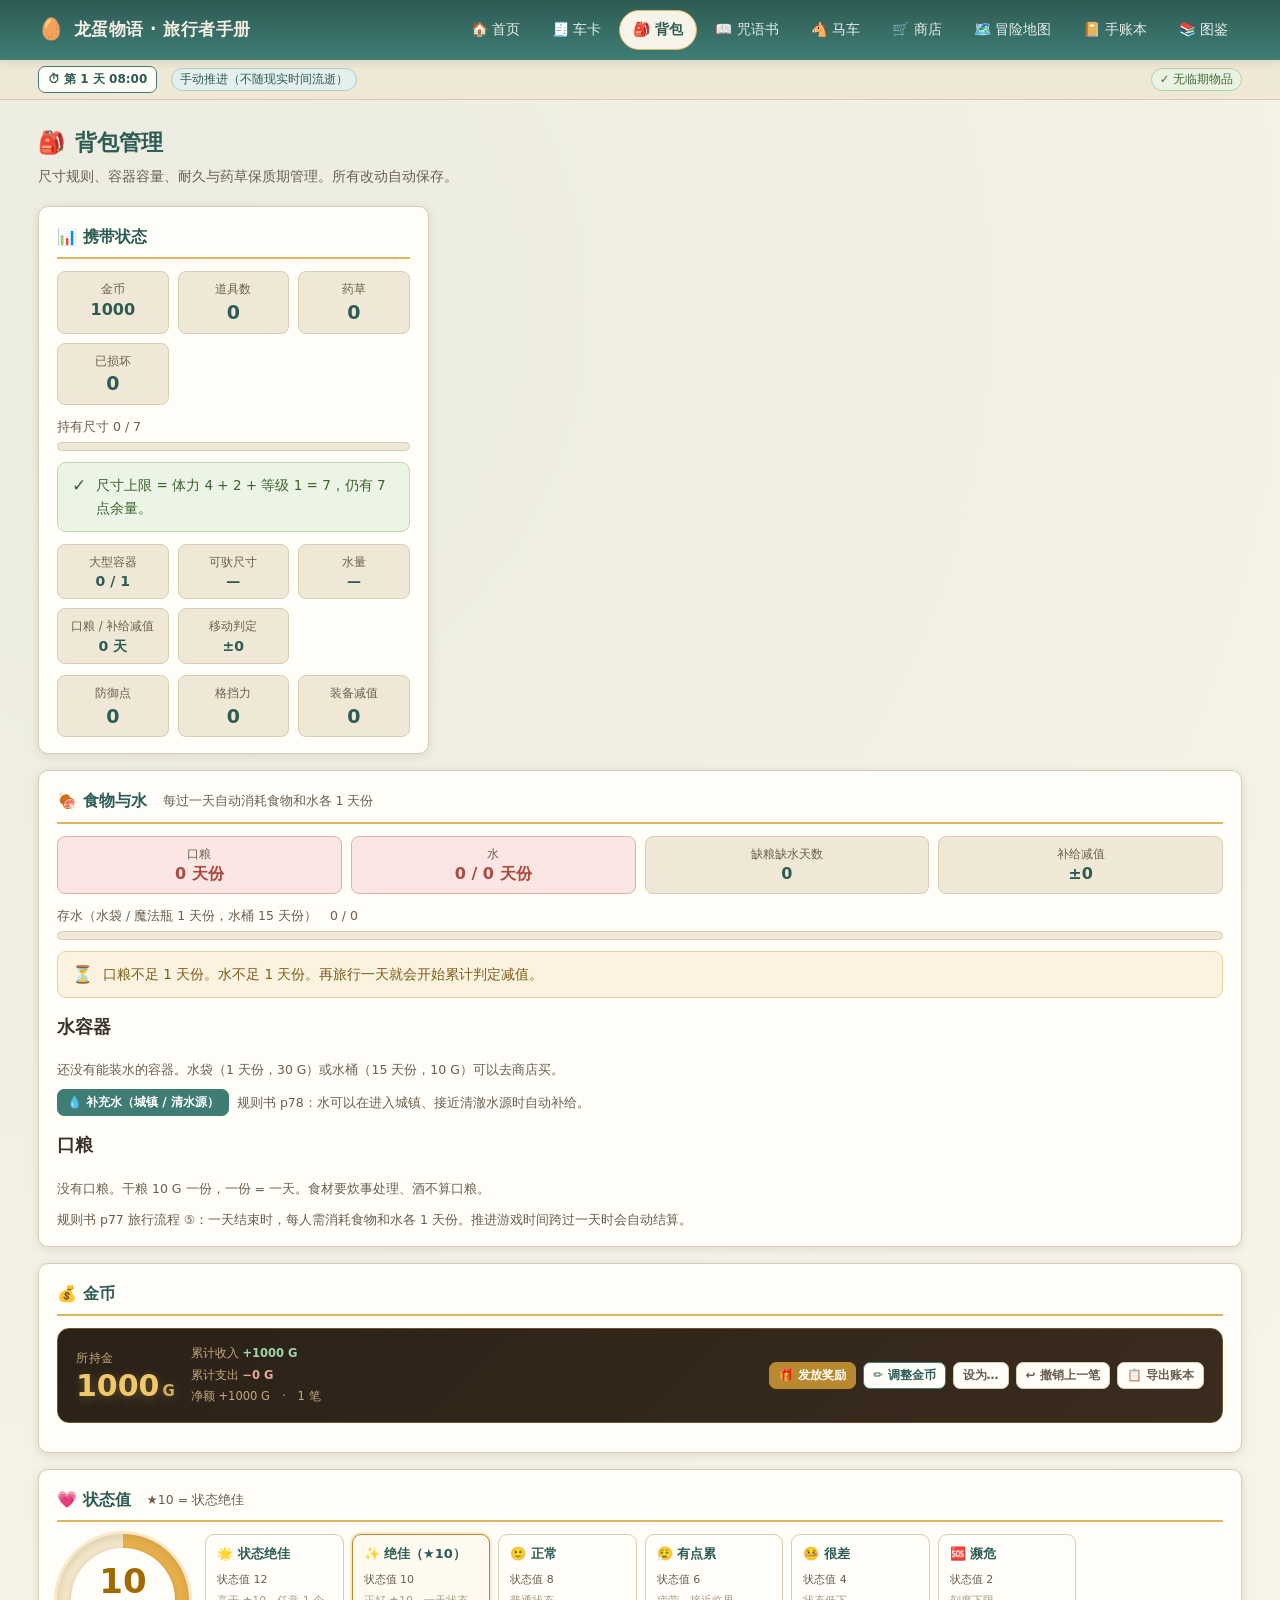
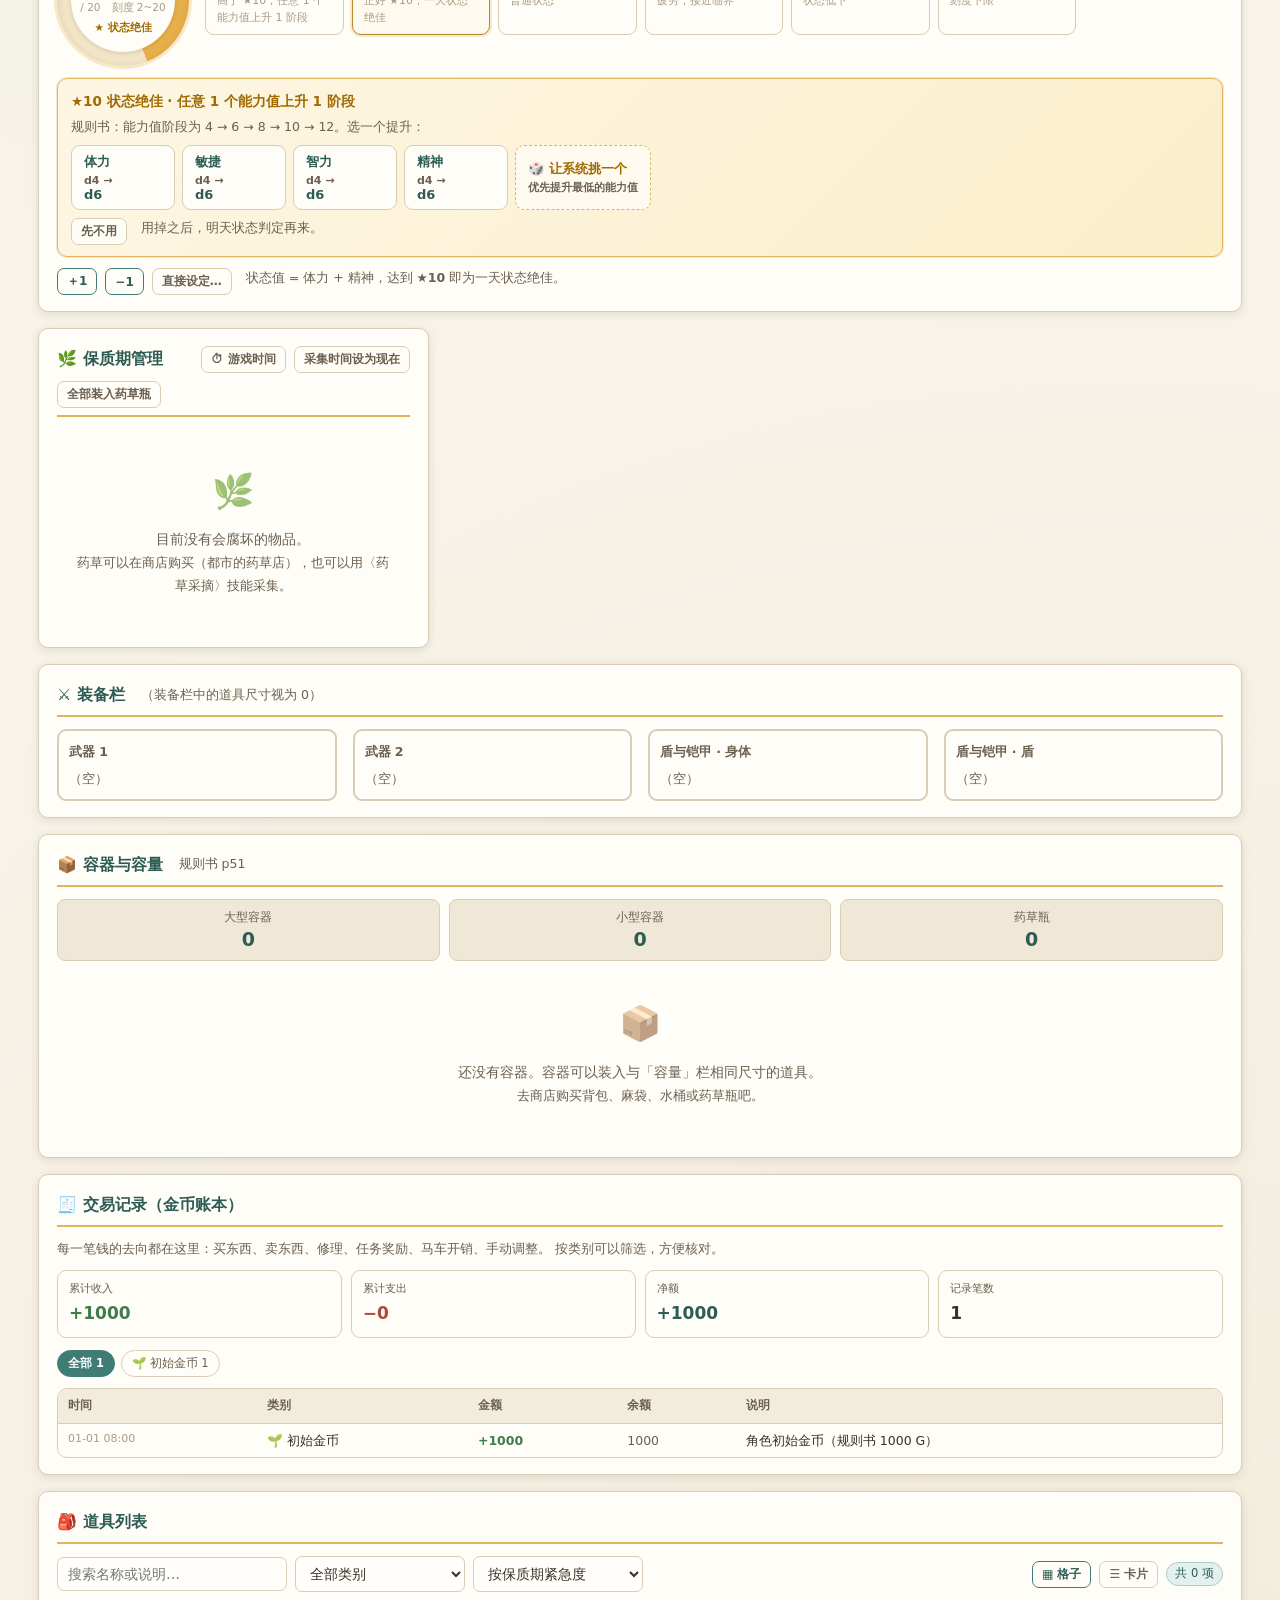
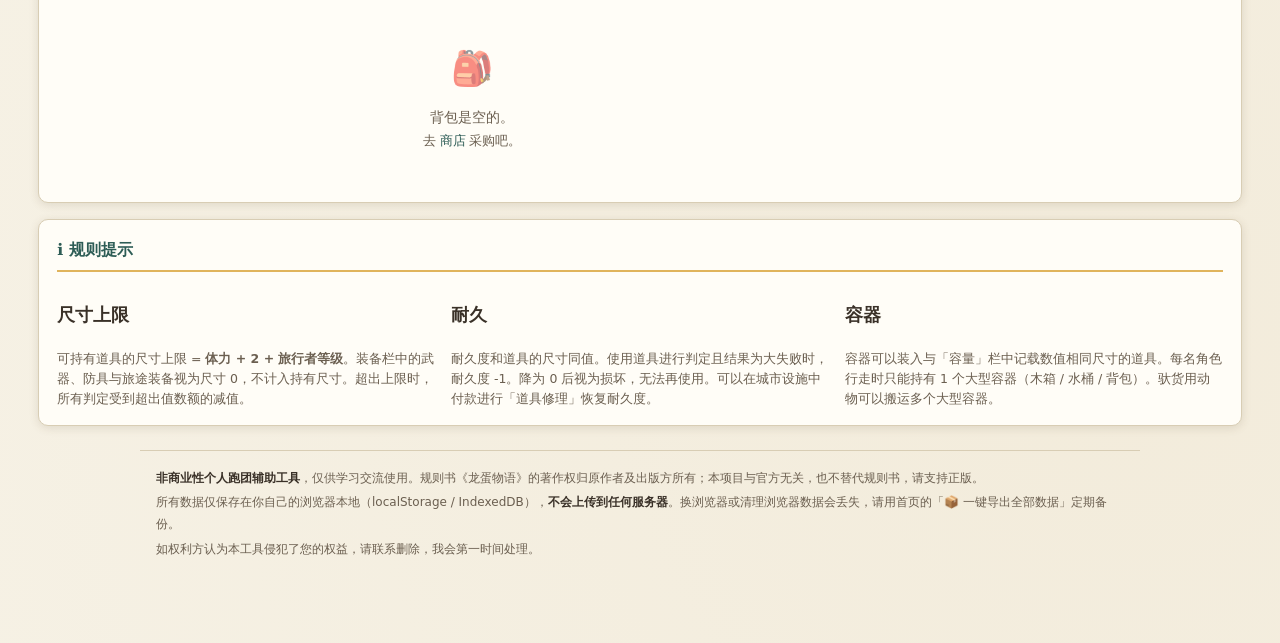
==== bag.html @ a05e916f "首次发布：龙蛋物语 · 旅行者手册" ====
<!DOCTYPE html>
<html lang="zh-CN">
<head>
<meta charset="UTF-8">
<meta name="viewport" content="width=device-width,initial-scale=1">
<title>背包 · 龙蛋物语</title>
<link rel="stylesheet" href="css/style.css?v=580ae04d">
</head>
<body>
<div class="wrap">
  <div class="page-title"><span>🎒</span>背包管理</div>
  <div class="page-sub">尺寸规则、容器容量、耐久与药草保质期管理。所有改动自动保存。</div>

  <div id="expiryBanner"></div>

  <div class="grid c2">
    <div class="card">
      <h2>📊 携带状态</h2>
      <div id="carryBox"></div>
    </div>

    <!-- 食物与水（每日消耗 · 规则书 p77 / p78） -->
    <div class="card" style="grid-column:1/-1">
      <h2>🍖 食物与水<span class="hint" style="font-weight:400;margin-left:8px">每过一天自动消耗食物和水各 1 天份</span></h2>
      <div id="supplyBox"></div>
    </div>

    <div class="card" style="grid-column:1/-1">
      <h2>💰 金币</h2>
      <div id="moneyHero"></div>
    </div>

    <div class="card" style="grid-column:1/-1">
      <h2>💗 状态值<span class="hint" style="font-weight:400;margin-left:8px">★10 = 状态绝佳</span></h2>
      <div id="statusPanel"></div>
    </div>

    <div class="card">
    <h2>🌿 保质期管理
      <button class="sm ghost" id="btnOpenClock" style="margin-left:auto">⏱ 游戏时间</button>
      <button class="sm ghost" id="btnCollectedNow">采集时间设为现在</button>
      <button class="sm ghost" id="btnPutAllBottle">全部装入药草瓶</button></h2>
    <div id="expiryTable"></div>
    </div>
  </div>

  <!-- 装备栏 -->
  <div class="card" style="margin-top:16px">
    <h2>⚔️ 装备栏<span class="hint" style="font-weight:400;margin-left:8px">（装备栏中的道具尺寸视为 0）</span></h2>
    <div class="grid c4" id="equipSlots"></div>
  </div>

  <!-- 容器 -->
  <div class="card" style="margin-top:16px">
    <h2>📦 容器与容量<span class="hint" style="font-weight:400;margin-left:8px">规则书 p51</span></h2>
    <div id="containerSummary"></div>
    <div id="containerBox"></div>
  </div>

  <!-- 驮货动物 -->
  <div class="card" style="margin-top:16px;display:none" id="animalCard">
    <h2>🐴 驮货动物<span class="hint" style="font-weight:400;margin-left:8px">可以帮你搬多个大型容器</span></h2>
    <div id="animalBox"></div>
  </div>

  <!-- 散装道具 -->
  <div class="card" style="margin-top:16px" id="looseCard">
    <h2>🧺 未入容器的散装道具<span class="hint" style="font-weight:400;margin-left:8px">直接计入持有尺寸</span></h2>
    <div id="looseBox"></div>
  </div>

  <!-- 背包 -->
      <div class="card" style="margin-top:16px">
      <h2>🧾 交易记录（金币账本）</h2>
      <div class="hint" style="margin-bottom:11px">
        每一笔钱的去向都在这里：买东西、卖东西、修理、任务奖励、马车开销、手动调整。
        按类别可以筛选，方便核对。
      </div>
      <div id="ledgerPanel"></div>
    </div>

<div class="card" style="margin-top:16px">
    <h2>🎒 道具列表</h2>
    <div class="filters">
      <input type="text" id="q" placeholder="搜索名称或说明…">
      <select id="cat"><option value="all">全部类别</option></select>
      <select id="sort">
        <option value="expiry">按保质期紧急度</option>
        <option value="cat">按类别</option>
        <option value="size">按尺寸</option>
        <option value="name">按名称</option>
        <option value="durability">按耐久</option>
      </select>
      <span style="margin-left:auto"></span>
      <button class="sm" data-view="grid">▦ 格子</button>
      <button class="sm ghost" data-view="cards">☰ 卡片</button>
      <span class="badge teal" id="countBadge">—</span>
    </div>
    <div class="baglayout">
        <div id="invList"></div>
        <div id="bagInsp"></div>
      </div>
  </div>

  <div class="card" style="margin-top:16px">
    <h2>ℹ️ 规则提示</h2>
    <div class="grid c3">
      <div><h3>尺寸上限</h3><div class="hint">可持有道具的尺寸上限 = <b>体力 + 2 + 旅行者等级</b>。装备栏中的武器、防具与旅途装备视为尺寸 0，不计入持有尺寸。超出上限时，所有判定受到超出值数额的减值。</div></div>
      <div><h3>耐久</h3><div class="hint">耐久度和道具的尺寸同值。使用道具进行判定且结果为大失败时，耐久度 -1。降为 0 后视为损坏，无法再使用。可以在城市设施中付款进行「道具修理」恢复耐久度。</div></div>
      <div><h3>容器</h3><div class="hint">容器可以装入与「容量」栏中记载数值相同尺寸的道具。每名角色行走时只能持有 1 个大型容器（木箱 / 水桶 / 背包）。驮货用动物可以搬运多个大型容器。</div></div>
    </div>
  </div>
  <!-- 页脚声明：非商业 · 仅供学习交流 · 版权归属原作者 -->
  <footer class="notice">
    <p><b>非商业性个人跑团辅助工具</b>，仅供学习交流使用。规则书《龙蛋物语》的著作权归原作者及出版方所有；本项目与官方无关，也不替代规则书，请支持正版。</p>
    <p>所有数据仅保存在你自己的浏览器本地（localStorage / IndexedDB），<b>不会上传到任何服务器</b>。换浏览器或清理浏览器数据会丢失，请用首页的「📦 一键导出全部数据」定期备份。</p>
    <p>如权利方认为本工具侵犯了您的权益，请联系删除，我会第一时间处理。</p>
  </footer>

</div>

<div class="toast" id="toast"></div>

<script src="js/data/items.js?v=b15018ab"></script>
<script src="js/data/rules.js?v=14425777"></script>
<script src="js/data/magic.js?v=4919a17f"></script>
<script src="js/core/state.js?v=1708a659"></script>
<script src="js/core/archive.js?v=a3f5c344"></script>
<script src="js/core/saves.js?v=8ff6ddee"></script>
<script src="js/core/inventory.js?v=530f63bb"></script>
<script src="js/core/ledger.js?v=776dfae5"></script>
<script src="js/core/ui.js?v=b8a639f8"></script>
<script src="js/core/character.js?v=84aded0e"></script>
<script>
DE.ui.bootPage({ after: function () {
  var c = DE.store.character;
  var $ = DE.ui.$;

  /* 类别下拉 */
  $("#cat").innerHTML = '<option value="all">全部类别</option>' +
    Object.keys(DE.CATEGORIES).map(function (k) {
      return '<option value="' + k + '">' + DE.CATEGORIES[k].label + "</option>";
    }).join("");

  /* 游戏时间：改成弹窗，不再占用页面版面 */
  $("#btnOpenClock").onclick = function () {
    DE.ui.openClockDialog(function () { renderAll(); });
  };

  /* 金币账本 + 状态值 */
  DE.ui.moneyHero($("#moneyHero"), c, function () { refreshMoney(); });
  DE.ui.ledgerPanel($("#ledgerPanel"), c, function () { refreshMoney(); });
  DE.ui.statusPanel($("#statusPanel"), c);
  function refreshMoney() {
    DE.ui.refreshLedgers();
    DE.ui.refreshMoneyHeroes();
    renderCarry();
  }
  $("#btnCollectedNow").onclick = function () {
    /* ⚠️ 必须用**游戏时间** —— 这一页的时间和保质期都按手动推进的游戏时钟算。
       以前这里写的是 new Date().toISOString()（现实时间），
       于是"设为现在"会把采集时间定在现实时刻，和游戏时钟差几百天，
       药草直接显示成过期/永不过期。 */
    var n = 0, now = DE.gameISO();
    c.inventory.forEach(function (x) {
      if (x.kind === "herb" && !x.containerId) { x.collectedISO = now; n++; }
    });
    DE.save(c);
    DE.ui.toast(n ? "已把 " + n + " 个未装瓶药草的采集时间设为「现在」（" +
      DE.clock.label() + "）。" : "没有未装瓶的药草。", n ? "ok" : "");
    renderAll();
  };
  $("#btnPutAllBottle").onclick = function () {
    var bottle = DE.hasHerbBottle(c);
    if (!bottle) { DE.ui.toast("你还没有〈药草瓶〉，请先去商店购买。", "err"); return; }
    var n = 0, msg = "";
    c.inventory.filter(function (x) { return x.kind === "herb" && !x.containerId; })
      .forEach(function (h) {
        var r = DE.putHerbInBottle(c, h, bottle);
        if (r.ok) n++; else msg = r.msg;
      });
    DE.save(c);
    DE.ui.toast(n ? "已把 " + n + " 个药草装入〈" + bottle.name + "〉。" : (msg || "没有可装入的药草。"), n ? "ok" : "err");
    renderAll();
  };

  /* ---------- 携带状态 ---------- */
  /* ---------- 携带状态 ---------- */
  function renderCarry() {
    var s = DE.char.summary(c);
    var st = DE.inventoryStats(c);
    var pct = Math.min(100, Math.round(s.sizeUsed / Math.max(1, s.sizeLimit) * 100));
    var groups = DE.containerGroups(c);
    var largeN = groups.large.length;
    var largeLimit = DE.largeContainerLimit(c);
    var carryCap = DE.carryCapacityOf(c);
    var waterDays = DE.waterDaysOf(c);
    var waterCap = DE.waterCapacityOf(c);
    var supply = DE.supplyState(c);
    var mp = DE.movePenalty(c);
    var largeText = (largeLimit === Infinity)
      ? largeN + " / ∞（驮货动物驮运）"
      : largeN + " / " + largeLimit;

    $("#carryBox").innerHTML =
      '<div class="statgrid">' +
        '<div class="stat"><div class="k">金币</div><div class="v" style="font-size:16px">' + c.money + "</div></div>" +
        '<div class="stat"><div class="k">道具数</div><div class="v">' + st.count + "</div></div>" +
        '<div class="stat"><div class="k">药草</div><div class="v">' + st.herbs + "</div></div>" +
        '<div class="stat' + (st.damaged ? " warn" : "") + '"><div class="k">已损坏</div><div class="v">' + st.damaged + "</div></div>" +
      "</div>" +

      '<div style="margin-top:12px"><div class="hint" style="margin-bottom:5px">持有尺寸 ' +
        s.sizeUsed + " / " + s.sizeLimit +
        (carryCap ? "（自身 " + s.sizeLimitBase + " ＋ 驮货动物 " + carryCap + "）" : "") +
        "</div>" +
        '<div class="bar' + (s.sizeOver ? " warn" : "") + '"><i style="width:' + pct + '%"></i></div></div>' +
      (s.sizeOver
        ? '<div class="alert red" style="margin-top:11px"><span class="ico">⚠️</span><div><b>已超出尺寸上限 ' +
          s.sizeOver + " 点</b>所有判定受到 -" + s.sizeOver + " 的减值。请卖掉或寄存一些道具。</div></div>"
        : '<div class="alert green" style="margin-top:11px"><span class="ico">✓</span><div>尺寸上限 = 体力 ' +
          c.abilities.str + " + 2 + 等级 " + c.level +
          (c.bonus.sizeLimit ? " + 特长 " + c.bonus.sizeLimit : "") +
          (carryCap ? " + 驮货动物 " + carryCap : "") + " = " + s.sizeLimit +
          "，仍有 " + (s.sizeLimit - s.sizeUsed) + " 点余量。</div></div>") +

      /* 容器规则状态（规则书 p51） */
      '<div class="statgrid" style="margin-top:11px">' +
        '<div class="stat' + (largeLimit !== Infinity && largeN >= largeLimit ? " warn" : "") +
          '"><div class="k">大型容器</div><div class="v" style="font-size:14px">' + largeText + "</div></div>" +
        '<div class="stat"><div class="k">可驮尺寸</div><div class="v" style="font-size:14px">' + (carryCap || "—") + "</div></div>" +
        '<div class="stat"><div class="k">水量</div><div class="v" style="font-size:14px">' +
          (waterCap ? waterDays + " / " + waterCap : "—") + "</div></div>" +
        '<div class="stat' + (supply.penalty ? " warn" : "") + '"><div class="k">口粮 / 补给减值</div>' +
          '<div class="v" style="font-size:14px">' + supply.foodDays + " 天" +
          (supply.penalty ? "　-" + supply.penalty : "") + "</div></div>" +
        '<div class="stat' + (mp.value ? " warn" : "") + '"><div class="k">移动判定</div><div class="v" style="font-size:14px">' +
          (mp.value ? String(mp.value) : "±0") + "</div></div>" +
      "</div>" +
      (mp.value
        ? '<div class="alert gold" style="margin-top:11px"><span class="ico">🐢</span><div>' +
          DE.ui.esc(mp.reasons.join("；")) + "。</div></div>"
        : "") +
      (supply.penalty
        ? '<div class="alert red" style="margin-top:11px"><span class="ico">🍖</span><div><b>' +
          DE.ui.esc(DE.supplyWarning(c)) + "</b></div></div>"
        : "") +

      '<div class="statgrid" style="margin-top:11px">' +
        '<div class="stat"><div class="k">防御点</div><div class="v">' + s.defense + "</div></div>" +
        '<div class="stat"><div class="k">格挡力</div><div class="v">' + (s.block || 0) + "</div></div>" +
        '<div class="stat"><div class="k">装备减值</div><div class="v">' + s.penalty + "</div></div>" +
      "</div>";
  }

  /* ---------- 食物与水（每日消耗 · 规则书 p77 / p78） ---------- */
  function renderSupply() {
    var box = $("#supplyBox");
    if (!box) return;
    var st = DE.supplyState(c);
    var slots = DE.waterSlots(c);
    var foods = DE.foodSlots(c);

    var pctW = st.waterCapacity ? Math.round(st.waterDays / st.waterCapacity * 100) : 0;
    var html =
      '<div class="statgrid">' +
        '<div class="stat' + (st.foodShort ? " warn" : "") + '"><div class="k">口粮</div>' +
          '<div class="v" style="font-size:16px">' + st.foodDays + " 天份</div></div>" +
        '<div class="stat' + (st.waterShort ? " warn" : "") + '"><div class="k">水</div>' +
          '<div class="v" style="font-size:16px">' + st.waterDays + " / " + st.waterCapacity + " 天份</div></div>" +
        '<div class="stat' + (st.shortDays ? " warn" : "") + '"><div class="k">缺粮缺水天数</div>' +
          '<div class="v" style="font-size:16px">' + st.shortDays + "</div></div>" +
        '<div class="stat' + (st.penalty ? " warn" : "") + '"><div class="k">补给减值</div>' +
          '<div class="v" style="font-size:16px">' + (st.penalty ? "-" + st.penalty : "±0") + "</div></div>" +
      "</div>" +
      '<div style="margin-top:12px">' +
        '<div class="hint" style="margin-bottom:5px">存水（水袋 / 魔法瓶 1 天份，水桶 15 天份）　' +
          st.waterDays + " / " + st.waterCapacity + "</div>" +
        '<div class="bar' + (st.waterShort ? " warn" : "") + '"><i style="width:' + pctW + '%"></i></div>' +
      "</div>";

    /* 缺口警告（p78） */
    if (st.penalty) {
      html += '<div class="alert red" style="margin-top:11px"><span class="ico">⚠️</span><div><b>' +
        DE.ui.esc(DE.supplyWarning(c)) + "</b>" +
        '<div class="hint" style="margin-top:5px">去城镇购买干粮、在水源处补充水，减值才会清零。</div></div></div>';
    } else if (st.foodShort || st.waterShort) {
      html += '<div class="alert gold" style="margin-top:11px"><span class="ico">⏳</span><div>' +
        (st.foodShort ? "口粮不足 1 天份。" : "") + (st.waterShort ? "水不足 1 天份。" : "") +
        "再旅行一天就会开始累计判定减值。</div></div>";
    } else {
      html += '<div class="alert green" style="margin-top:11px"><span class="ico">✓</span><div>' +
        "补给充足，可以再走 " + Math.min(st.foodDays, st.waterDays) + " 天。</div></div>";
    }

    /* 水容器明细 */
    html += '<h3 style="margin-top:15px">水容器</h3>';
    if (!slots.length) {
      html += '<div class="hint">还没有能装水的容器。水袋（1 天份，30 G）或水桶（15 天份，10 G）可以去商店买。</div>';
    } else {
      html += '<table class="tbl"><thead><tr><th>容器</th><th class="num">存水</th><th class="num">容量</th><th>状态</th></tr></thead><tbody>' +
        slots.map(function (w) {
          var pct = w.cap ? Math.round(w.left / w.cap * 100) : 0;
          return "<tr><td>" + DE.ui.esc(w.name) + "</td><td class='num'>" + w.left +
            "</td><td class='num'>" + w.cap + "</td><td>" +
            '<div class="bar" style="min-width:70px"><i style="width:' + pct + '%"></i></div>' +
            (w.left === 0 ? ' <span style="color:#b0473c">空</span>' : "") + "</td></tr>";
        }).join("") + "</tbody></table>";
    }
    html += '<div class="btnrow" style="margin-top:9px">' +
      '<button class="sm primary" id="btnRefillWater">💧 补充水（城镇 / 清水源）</button>' +
      '<span class="hint" style="align-self:center">规则书 p78：水可以在进入城镇、接近清澈水源时自动补给。</span>' +
      "</div>";

    /* 口粮明细 */
    html += '<h3 style="margin-top:15px">口粮</h3>';
    if (!foods.length) {
      html += '<div class="hint">没有口粮。干粮 10 G 一份，一份 = 一天。食材要炊事处理、酒不算口粮。</div>';
    } else {
      html += '<table class="tbl"><thead><tr><th>食物</th><th class="num">数量</th><th class="num">天数</th></tr></thead><tbody>' +
        foods.map(function (x) {
          return "<tr><td>" + DE.ui.esc(x.name) + "</td><td class='num'>" + (x.qty || 1) +
            "</td><td class='num'>" + (x.qty || 1) + "</td></tr>";
        }).join("") + "</tbody></table>";
    }
    html += '<div class="hint" style="margin-top:11px">规则书 p77 旅行流程 ⑤：一天结束时，每人需消耗食物和水各 1 天份。' +
      "推进游戏时间跨过一天时会自动结算。</div>";

    box.innerHTML = html;

    var rb = $("#btnRefillWater");
    if (rb) rb.onclick = function () {
      var n = DE.refillWater(c);
      DE.save(c);
      DE.ui.toast(n ? "补充了 " + n + " 天份水。" : "水容器本来就是满的。", n ? "ok" : "");
      renderAll();
    };
  }

  /* ---------- 保质期表 ---------- */
  function renderExpiry() {
    var list = DE.expiryList(c);
    if (!list.length) {
      $("#expiryTable").innerHTML = '<div class="empty"><span class="big">🌿</span>目前没有会腐坏的物品。<br>' +
        '<span class="hint">药草可以在商店购买（都市的药草店），也可以用〈药草采摘〉技能采集。</span></div>';
      return;
    }
    var rows = list.map(function (x) {
      var p = Math.max(0, Math.min(1, x.life.remainMs / x.life.totalMs));
      var cls = x.life.expired ? "dead" : (p < .15 ? "crit" : (p < .4 ? "soon" : "ok"));
      var bottle = DE.hasHerbBottle(c);
      var canBottle = x.inst.kind === "herb" && (!x.inst.containerId || x.inst.containerId !== (bottle && bottle.instId));
      var holder = x.inst.containerId ? (DE.findInstance(c, x.inst.containerId) || {}).name : null;
      return "<tr>" +
        "<td><b>" + DE.ui.esc(x.inst.name) + "</b>" +
          (x.inst.kind === "herb"
            ? ' <span class="badge ' + (x.inst.system === "精神系" ? "mind" : x.inst.system === "魔法系" ? "magicb" : "body") + '">' +
              DE.ui.esc(x.inst.system || "") + "</span>"
            : "") +
          '<div class="hint">' + DE.ui.esc(holder ? "存放于〈" + holder + "〉" : "随身携带（未装瓶）") + "</div></td>" +
        "<td>" + DE.ui.esc(x.life.label) + "</td>" +
        '<td><div class="shelfbar ' + cls + '"><i style="width:' + Math.round(p * 100) + '%"></i></div></td>' +
        '<td style="color:' + (x.life.expired ? "#b0473c" : "inherit") + '">' +
          (x.life.expired ? "<b>已腐坏</b>" : DE.fmtRemain(x.life.remainMs)) + "</td>" +
        "<td>" + DE.ui.esc(DE.ui.dateLabel(x.life.expireISO)) + "</td>" +
        "<td>" +
          (x.life.expired
            ? '<button class="sm danger" data-drop="' + x.inst.instId + '">丢弃</button>'
            : '<button class="sm" data-use="' + x.inst.instId + '">使用</button>' +
              (canBottle && bottle ? '<button class="sm ghost" data-bottle="' + x.inst.instId + '">装瓶</button>' : "")) +
        "</td></tr>";
    }).join("");
    $("#expiryTable").innerHTML =
      '<table class="tbl"><thead><tr><th>物品</th><th>保质期类型</th><th style="width:130px">剩余</th>' +
      "<th>剩余时间</th><th>过期时间</th><th>操作</th></tr></thead><tbody>" + rows + "</tbody></table>" +
      '<div class="hint" style="margin-top:10px">' +
      DE.ui.esc(DE.HERB_RULES.note) + "<br>" + DE.ui.esc(DE.HERB_RULES.actionCost) +
      "；持有时尺寸记为 " + DE.HERB_RULES.size + "。</div>";

    DE.ui.$$("[data-use]").forEach(function (b) {
      b.onclick = function () {
        var r = DE.useItem(c, b.getAttribute("data-use"));
        DE.ui.toast(r.msg, r.ok ? "ok" : "err");
        renderAll();
      };
    });
    DE.ui.$$("[data-bottle]").forEach(function (b) {
      b.onclick = function () {
        var inst = DE.findInstance(c, b.getAttribute("data-bottle"));
        var r = DE.putHerbInBottle(c, inst, null);
        DE.save(c);
        DE.ui.toast(r.msg, r.ok ? "ok" : "err");
        renderAll();
      };
    });
    DE.ui.$$("[data-drop]").forEach(function (b) {
      b.onclick = function () {
        var inst = DE.findInstance(c, b.getAttribute("data-drop"));
        DE.ui.confirm({ title: "丢弃已腐坏的物品", body: "确定丢弃〈" + inst.name + "〉吗？", okText: "丢弃" })
          .then(function (ok) {
            if (!ok) return;
            DE.removeInstance(c, inst.instId); DE.save(c);
            DE.ui.toast("已丢弃。", "ok"); renderAll();
          });
      };
    });
  }

  /* ---------- 装备栏 ---------- */
  function renderEquip() {
    $("#equipSlots").innerHTML = DE.SLOTS.map(function (sl) {
      var inst = DE.findInstance(c, c.equipped[sl.key]);
      var def = inst ? DE.instDef(inst) : null;
      var eff = inst ? DE.effectiveStats(inst) : null;
      var extra = "";
      if (def && def.cat === "weapon") {
        extra = "命中 " + DE.ui.esc(def.hit) + "<br>伤害 " + DE.ui.esc(def.dmg);
        var pro = DE.char.weaponStatus(c, def.name);
        extra += pro.proficient ? ' <span class="badge green">擅长</span>'
                                : ' <span class="badge red">非擅长</span>';
      } else if (def && def.cat === "armor") {
        extra = "防御点 " + eff.def + (eff.penalty ? "　减值 " + eff.penalty : "");
      } else if (def && def.cat === "shield") {
        extra = "格挡力 " + eff.block + (eff.penalty ? "　减值 " + eff.penalty : "");
      }
      return '<div class="ability-box" style="text-align:left">' +
        '<div class="nm">' + DE.ui.esc(sl.label) + "</div>" +
        (inst
          ? '<div style="font-weight:700;margin:5px 0">' + DE.ui.esc(inst.name) + "</div>" +
            '<div class="hint" style="font-size:11.5px">' + extra + "<br>耐久 " + inst.durability + "/" + inst.durabilityMax +
            (inst.traits && inst.traits.length ? "<br>" + inst.traits.map(function (t) {
              return DE.traitChip(t, true); }).join(" ") : "") + "</div>" +
            '<div class="btnrow" style="margin-top:7px"><button class="sm ghost" data-unequip="' + sl.key + '">卸下</button></div>'
          : '<div class="hint" style="margin-top:6px">（空）</div>') +
        "</div>";
    }).join("");
    DE.ui.$$("[data-unequip]").forEach(function (b) {
      b.onclick = function () {
        var r = DE.unequip(c, b.getAttribute("data-unequip"));
        DE.save(c); DE.ui.toast(r.msg, r.ok ? "ok" : "err"); renderAll();
      };
    });
  }

  /* ---------- 容器 ---------- */
  /* ---------- 容器（规则书 p51） ---------- */
  /* 单个容器卡片：把 p51 里每种容器的规则都显示出来 */
  function containerCard(ct) {
    var d = DE.instDef(ct);
    var inside = c.inventory.filter(function (x) { return x.containerId === ct.instId; });
    var isHerb = d.special === "herbBottle";
    var cap = isHerb ? (d.herbCapacity || 10) : (d.capacity || 0);
    var used = isHerb ? inside.length : DE.containerUsed(c, ct);
    var pct = cap ? Math.min(100, Math.round(used / cap * 100)) : 0;
    var opened = ct.openedISO ? DE.ui.dateLabel(ct.openedISO) : null;
    var bottleLeft = null;
    if (isHerb && ct.openedISO) {
      var lim = new Date(ct.openedISO).getTime() + (d.lifetimeDays || 7) * 24 * 3600 * 1000;
      bottleLeft = lim - DE.clock.now().getTime();
    }

    /* 规则徽章 */
    var badges = "";
    if (d.cat === "large") badges += '<span class="badge" style="background:#e8eef7">大型容器 · 占 1 个名额</span>';
    if (d.holdsWater) badges += '<span class="badge">可装水 ' + (d.waterDays || 1) + " 天份</span>";
    if (d.special === "oneOnly") badges += '<span class="badge">腰上只能别一个</span>';
    if (d.penaltyNote) badges += '<span class="badge red">携带时移动判定 -1</span>';
    if (isHerb) badges += '<span class="badge green">最多 ' + (d.herbCapacity || 10) + " 株 · 保存 " + (d.lifetimeDays || 7) + " 天</span>";

    return '<div class="itemcard" style="margin-bottom:11px">' +
      '<div class="top"><span class="nm">' + DE.ui.esc(ct.name) + "</span>" +
      '<span class="badge">尺寸 ' + DE.sizeOf(ct) + "</span>" +
      (cap ? '<span class="badge teal">容量 ' + cap + "</span>" : "") +
      "</div>" +
      '<div class="hint">' + DE.ui.esc(d.desc) + "</div>" +
      (badges ? '<div class="meta" style="margin-top:7px">' + badges + "</div>" : "") +
      (cap ? '<div class="hint" style="margin-top:7px">' +
        (isHerb ? "药草 " + used + " / " + cap + " 个" : "已用容量 " + used + " / " + cap) + "</div>" +
        '<div class="bar' + (used > cap ? " warn" : "") + '" style="margin-top:4px"><i style="width:' + pct + '%"></i></div>'
        : "") +
      (opened ? '<div class="hint" style="margin-top:6px">开始使用：' + DE.ui.esc(opened) +
        (bottleLeft !== null
          ? (bottleLeft > 0 ? "　剩余保存能力 " + DE.fmtRemain(bottleLeft)
                            : '　<span style="color:#b0473c"><b>已超过 ' + (d.lifetimeDays || 7) + " 天，失去保存能力</b></span>")
          : "") + "</div>" : "") +
      '<div style="margin-top:8px">' +
        (inside.length
          ? '<table class="tbl"><thead><tr><th>内容物</th><th class="num">尺寸</th><th class="num">数量</th><th>保质期</th><th></th></tr></thead><tbody>' +
            inside.map(function (x) {
              var lf = DE.shelfLife(c, x);
              return "<tr><td>" + DE.ui.esc(x.name) + "</td><td class='num'>" + DE.sizeOf(x) +
                "</td><td class='num'>" + (x.qty || 1) + "</td><td>" +
                (lf ? (lf.expired ? '<span style="color:#b0473c">已腐坏</span>' : "剩 " + DE.fmtRemain(lf.remainMs)) : "—") +
                "</td><td><button class='sm ghost' data-take='" + x.instId + "'>取出</button></td></tr>";
            }).join("") + "</tbody></table>"
          : '<div class="hint">（空）</div>') +
      "</div></div>";
  }

  function containerSection(title, note, list) {
    return '<h3 style="margin-top:15px">' + title + "</h3>" +
      '<div class="hint" style="margin-bottom:8px">' + note + "</div>" +
      list.map(containerCard).join("");
  }

  function renderContainers() {
    var g = DE.containerGroups(c);
    var total = g.large.length + g.container.length + g.special.length;
    var summary = $("#containerSummary");
    if (summary) {
      summary.innerHTML =
        '<div class="statgrid">' +
          '<div class="stat"><div class="k">大型容器</div><div class="v">' + g.large.length + "</div></div>" +
          '<div class="stat"><div class="k">小型容器</div><div class="v">' + g.container.length + "</div></div>" +
          '<div class="stat"><div class="k">药草瓶</div><div class="v">' + g.special.length + "</div></div>" +
        "</div>";
    }
    if (!total) {
      $("#containerBox").innerHTML = '<div class="empty"><span class="big">📦</span>还没有容器。容器可以装入与「容量」栏相同尺寸的道具。<br><span class="hint">去商店购买背包、麻袋、水桶或药草瓶吧。</span></div>';
      return;
    }
    var html = "";
    if (g.large.length) html += containerSection("大型容器", "木箱 / 水桶 / 背包 —— 没有驮货动物时每名角色只能带 1 个", g.large);
    if (g.container.length) html += containerSection("小型容器", "麻袋 / 腰包 / 水袋 / 魔法瓶", g.container);
    if (g.special.length) html += containerSection("药草瓶", "专门保存药草：最多 10 株，从开始使用算起第 7 天失效", g.special);
    $("#containerBox").innerHTML = html;
    DE.ui.$$("[data-take]").forEach(function (b) {
      b.onclick = function () {
        var x = DE.findInstance(c, b.getAttribute("data-take"));
        x.containerId = null; DE.save(c);
        DE.ui.toast("已取出〈" + x.name + "〉，未装瓶的药草保质期仅 24 小时。", "");
        renderAll();
      };
    });
  }

  /* ---------- 驮货动物 ---------- */
  function renderAnimals() {
    var card = $("#animalCard"), box = $("#animalBox");
    if (!card || !box) return;
    var animals = c.inventory.filter(function (x) {
      var d = DE.instDef(x);
      return d && d.cat === "animal";
    });
    if (!animals.length) { card.style.display = "none"; return; }
    card.style.display = "";
    var cap = DE.carryCapacityOf(c);
    var packs = DE.packAnimals(c).length;
    box.innerHTML =
      '<div class="hint" style="margin-bottom:9px">' +
        (packs
          ? "驮货动物能额外驮运 <b>" + cap + "</b> 点尺寸，并且能帮你搬运<b>多个大型容器</b>（规则书 p51）。"
          : "这只不是「驮货」类动物，不能帮你搬大型容器、也不增加可驮尺寸。") +
      "</div>" +
      animals.map(function (a) {
        var d = DE.instDef(a);
        var tag;
        if (d.animal === "驮货") tag = '<span class="badge teal">可驮 ' + (d.carryCapacity || 0) + " 点</span>";
        else if (d.animal === "骑乘") tag = '<span class="badge">可骑乘 ' + (d.rideCapacity || 1) + " 人</span>";
        else tag = '<span class="badge">宠物</span>';
        return '<div class="itemcard" style="margin-bottom:9px">' +
          '<div class="top"><span class="nm">' + DE.ui.esc(a.name) + "</span>" + tag + "</div>" +
          '<div class="hint">' + DE.ui.esc(d.desc || "") + "</div></div>";
      }).join("");
  }

  /* ---------- 未入容器的散装道具 ---------- */
  function renderLoose() {
    var card = $("#looseCard"), box = $("#looseBox");
    if (!card || !box) return;
    var loose = DE.looseItems(c);
    if (!loose.length) { card.style.display = "none"; return; }
    card.style.display = "";
    var size = loose.reduce(function (s, x) { return s + DE.sizeOf(x) * (x.qty || 1); }, 0);
    box.innerHTML =
      '<div class="hint" style="margin-bottom:9px">这些道具没有装进任何容器，<b>直接计入持有尺寸</b>（共 ' +
        size + " 点）。买个背包 / 麻袋能把它们收进去。</div>" +
      '<table class="tbl"><thead><tr><th>道具</th><th class="num">尺寸</th><th class="num">数量</th><th>类别</th></tr></thead><tbody>' +
      loose.map(function (x) {
        var d = DE.instDef(x);
        var cat = (DE.CATEGORIES[d.cat] || {}).label || d.cat;
        return "<tr><td>" + DE.ui.esc(x.name) + "</td><td class='num'>" + DE.sizeOf(x) +
          "</td><td class='num'>" + (x.qty || 1) + "</td><td>" + DE.ui.esc(cat) + "</td></tr>";
      }).join("") + "</tbody></table>";
  }

  /* ---------- 筛选 / 排序（两种视图共用） ---------- */
  function filteredList() {
    var q = (($("#q") && $("#q").value) || "").toLowerCase();
    var cat = ($("#cat") && $("#cat").value) || "all";
    var sort = ($("#sort") && $("#sort").value) || "expiry";
    var list = c.inventory.slice();

    if (cat !== "all") {
      list = list.filter(function (x) {
        var d = DE.instDef(x);
        return d && d.cat === cat;
      });
    }
    if (q) {
      list = list.filter(function (x) {
        var d = DE.instDef(x);
        return (x.name + " " + ((d && d.desc) || "")).toLowerCase().indexOf(q) >= 0;
      });
    }
    list.sort(function (a, b) {
      if (sort === "expiry") {
        var la = DE.shelfLife(c, a), lb = DE.shelfLife(c, b);
        if (la && lb) return la.remainMs - lb.remainMs;
        if (la) return -1; if (lb) return 1;
        return 0;
      }
      if (sort === "size") return DE.sizeOf(b) - DE.sizeOf(a);
      if (sort === "durability") return (a.durability || 0) - (b.durability || 0);
      if (sort === "name") return a.name.localeCompare(b.name, "zh-CN");
      var da = DE.instDef(a), db = DE.instDef(b);
      return ((da && da.cat) || "").localeCompare((db && db.cat) || "");
    });

    return list;
  }

  /* ---------- 单张道具卡（卡片视图与右侧检视共用） ---------- */
  function cardHtml(x) {

      var d = DE.instDef(x);
      var lf = DE.shelfLife(c, x);
      var damaged = x.durability !== undefined && x.durability <= 0;
      var cls = "itemcard" + (damaged ? " dmg" : "") + (x.equipped ? " equipped" : "") +
                (lf && lf.expired ? " expired" : "");
      var meta = [];
      meta.push('<span class="badge">' + DE.ui.esc((DE.CATEGORIES[d.cat] || {}).label || "") + "</span>");
      meta.push('<span class="badge">尺寸 ' + DE.sizeOf(x) + "</span>");
      if (x.qty > 1) meta.push('<span class="badge teal">×' + x.qty + "</span>");
      if (d.slot) meta.push('<span class="badge gold">可装备</span>');
      if (x.containerId) {
        var holder = DE.findInstance(c, x.containerId);
        if (holder) meta.push('<span class="badge">在〈' + DE.ui.esc(holder.name) + "〉</span>");
      }
      (x.traits || []).forEach(function (t) { meta.push(DE.traitChip(t)); });

      var shelf = "";
      if (lf) {
        var p = Math.max(0, Math.min(1, lf.remainMs / lf.totalMs));
        var sc = lf.expired ? "dead" : (p < .15 ? "crit" : (p < .4 ? "soon" : "ok"));
        shelf = '<div class="shelf"><span class="lab">' + (lf.expired ? "已过期" : "剩 " + DE.fmtRemain(lf.remainMs)) +
          '</span><span class="shelfbar ' + sc + '"><i style="width:' + Math.round(p * 100) + '%"></i></span></div>' +
          '<div class="hint" style="font-size:11px">保质期 ' + DE.ui.esc(lf.label) +
          "　过期于 " + DE.ui.esc(DE.ui.dateLabel(lf.expireISO)) + "</div>";
      }
      var dur = "";
      if (!d.noDurability) {
        dur = '<div class="hint" style="font-size:11.5px">耐久 ' +
          (damaged ? '<span style="color:#b0473c"><b>' + x.durability + "/" + x.durabilityMax + "（已损坏）</span></b>"
                   : x.durability + "/" + x.durabilityMax) + "</div>";
      }

      var btns = [];
      if (d.slot && !x.equipped) {
        DE.SLOTS.filter(function (s) { return s.accept.indexOf(d.cat) >= 0; }).forEach(function (s) {
          btns.push('<button class="sm" data-eq="' + x.instId + '" data-slot="' + s.key + '">装备·' + DE.ui.esc(s.label) + "</button>");
        });
      }
      if (x.equipped) btns.push('<button class="sm ghost" data-uneq="' + x.instId + '">卸下</button>');
      if (x.kind === "herb" || (d.consumable) || d.cat === "food")
        btns.push('<button class="sm" data-use="' + x.instId + '">使用</button>');
      if (x.containerId)
        btns.push('<button class="sm ghost" data-out="' + x.instId + '">取出</button>');
      else {
        var rooms = c.inventory.filter(function (y) {
          var dd = DE.instDef(y);
          return dd && (dd.cat === "container" || dd.cat === "large") && (dd.capacity || 0) > 0;
        });
        rooms.forEach(function (rm) {
          if (DE.containerUsed(c, rm) + DE.sizeOf(x) <= DE.containerCapacity(rm))
            btns.push('<button class="sm ghost" data-in="' + x.instId + '" data-ct="' + rm.instId + '">放入' + DE.ui.esc(rm.name) + "</button>");
        });
      }
      if (x.kind === "herb" && !x.containerId && DE.hasHerbBottle(c))
        btns.push('<button class="sm" data-bottle="' + x.instId + '">装瓶</button>');
      if (!d.noDurability) {
        btns.push('<button class="sm ghost" data-dmg="' + x.instId + '">耐久-1</button>');
        if (damaged) btns.push('<button class="sm gold" data-repair="' + x.instId + '">修理 ' + DE.repairCost(x) + "G</button>");
      }
      btns.push('<button class="sm danger" data-sell="' + x.instId + '">卖出 ' + Math.floor((x.paidPrice || 0) / 2) + "G</button>");

      return '<div class="' + cls + '">' +
        '<div class="top"><span class="nm">' + DE.ui.esc(x.name) + "</span>" +
        '<span class="price">' + (x.paidPrice != null ? x.paidPrice + " G" : "") + "</span></div>" +
        '<div class="meta">' + meta.join("") + "</div>" +
        (d.desc ? '<div class="desc">' + DE.ui.esc(d.desc) + "</div>" : "") +
        shelf + dur +
        '<div class="btnrow">' + btns.join("") + "</div></div>";
  }

  /* ---------- 视图：卡片列表 ---------- */
  function renderCards(list) {
    $("#countBadge").textContent = "共 " + list.length + " 项";

    if (!list.length) {
      $("#invList").innerHTML = '<div class="empty"><span class="big">🎒</span>没有符合条件的道具。<br>' +
        '<span class="hint">去 <a href="shop.html">商店</a> 采购吧。</span></div>';
      return;
    }

    $("#invList").innerHTML = '<div class="grid c3">' + list.map(cardHtml).join("") + "</div>";

    bindActions($("#invList"));
  }

  /* 把卡片上的按钮绑上动作（卡片视图与检视面板共用） */
  function bindActions(root) {
    function bind(attr, fn) {
      DE.ui.$$("[data-" + attr + "]", root).forEach(function (b) {
        b.onclick = function () { fn(b.getAttribute("data-" + attr), b); renderAll(); };
      });
    }
    bind("eq", function (id, b) {
      var r = DE.equip(c, id, b.getAttribute("data-slot"));
      DE.save(c); DE.ui.toast(r.msg, r.ok ? "ok" : "err");
    });
    bind("uneq", function (id) {
      var inst = DE.findInstance(c, id);
      var r = DE.unequip(c, inst.equippedSlot || "");
      DE.save(c); DE.ui.toast(r.msg, r.ok ? "ok" : "err");
    });
    bind("use", function (id) {
      var r = DE.useItem(c, id); DE.ui.toast(r.msg, r.ok ? "ok" : "err");
    });
    bind("out", function (id) {
      var x = DE.findInstance(c, id); x.containerId = null; DE.save(c);
      DE.ui.toast("已取出〈" + x.name + "〉。", "ok");
    });
    bind("in", function (id, b) {
      var x = DE.findInstance(c, id);
      var ct = DE.findInstance(c, b.getAttribute("data-ct"));
      var need = DE.sizeOf(x) * (x.qty || 1);
      if (DE.containerUsed(c, ct) + need > DE.containerCapacity(ct)) {
        DE.ui.toast("〈" + ct.name + "〉容量不足。", "err"); return;
      }
      x.containerId = ct.instId; DE.save(c);
      DE.ui.toast("已把〈" + x.name + "〉放入〈" + ct.name + "〉。", "ok");
    });
    bind("bottle", function (id) {
      var inst = DE.findInstance(c, id);
      var r = DE.putHerbInBottle(c, inst, null);
      DE.save(c); DE.ui.toast(r.msg, r.ok ? "ok" : "err");
    });
    bind("dmg", function (id) {
      var r = DE.damageItem(c, id, 1); DE.ui.toast(r.msg, r.ok ? "ok" : "err");
    });
    bind("repair", function (id) {
      var r = DE.repair(c, id); DE.ui.toast(r.msg, r.ok ? "ok" : "err");
    });
    bind("sell", function (id) {
      var r = DE.sell(c, id, 1); DE.ui.toast(r.msg, r.ok ? "ok" : "err");
    });
  }

  /* ============================================================
   *  格子背包（游戏式）
   *  ============================================================ */
  var VIEW = "grid";            // grid | cards
  var SEL = null;               // 选中的 instId

  var CAT_ORDER = ["weapon", "armor", "shield", "shoes", "cloak", "cane",
                   "head", "accessory", "container", "large", "food",
                   "daily", "camp", "herb", "set", "animal", "other"];

  function sortForGrid(list) {
    return list.slice().sort(function (a, b) {
      var da = DE.instDef(a), db = DE.instDef(b);
      var ka = CAT_ORDER.indexOf((da && da.cat) || "other");
      var kb = CAT_ORDER.indexOf((db && db.cat) || "other");
      if (ka < 0) ka = 99; if (kb < 0) kb = 99;
      if (ka !== kb) return ka - kb;
      var ea = a.equipped ? 0 : 1, eb = b.equipped ? 0 : 1;
      if (ea !== eb) return ea - eb;
      return String(a.name).localeCompare(String(b.name), "zh-CN");
    });
  }

  /* 一个格子的 HTML */
  function cellHtml(x, i) {
    var d = DE.instDef(x) || {};
    var lf = DE.shelfLife(c, x);
    var damaged = x.durability !== undefined && x.durability <= 0;
    var cls = "slot" + (x.equipped ? " eq" : "") + (damaged ? " broken" : "") +
              (lf && lf.expired ? " expired" : "") + (SEL === x.instId ? " sel" : "");
    if (lf && !lf.expired) {
      var p = lf.remainMs / lf.totalMs;
      if (p < .15) cls += " crit"; else if (p < .4) cls += " soon";
    }
    var badges = "";
    if (x.qty > 1) badges += '<span class="qty">' + x.qty + "</span>";
    if (x.equipped) badges += '<span class="eqmark">E</span>';
    if (lf && !lf.expired) badges += '<span class="dot fresh"></span>';
    if (lf && lf.expired) badges += '<span class="dot dead"></span>';
    if (x.containerId) badges += '<span class="inmark">📦</span>';
    var traitKinds = (x.traits || []).map(function (t) { return DE.traitStyle(t).kind; });
    var kind = traitKinds.length ? traitKinds[0] : "";
    return '<div class="' + cls + '" data-cell="' + x.instId + '" data-kind="' + kind + '" ' +
      'style="--i:' + (i % 60) + '">' +
      '<span class="ic">' + (d.icon || "❔") + "</span>" +
      badges +
      '<span class="nm">' + DE.ui.esc(x.name) + "</span>" +
      "</div>";
  }

  function renderGrid(list) {
    $("#countBadge").textContent = "共 " + list.length + " 项";
    if (!list.length) {
      $("#invList").innerHTML = '<div class="empty"><span class="big">🎒</span>背包是空的。<br>' +
        '<span class="hint">去 <a href="shop.html">商店</a> 采购吧。</span></div>';
      $("#bagInsp").innerHTML = "";
      return;
    }
    var sorted = sortForGrid(list);
    $("#invList").innerHTML =
      '<div class="baggrid">' + sorted.map(cellHtml).join("") +
      Array(Math.max(0, (5 - (sorted.length % 5)) % 5)).fill('<div class="slot blank"></div>').join("") +
      "</div>";
    renderInspector(sorted);
    bindGrid();
  }

  /* 右侧：选中道具的详情 */
  function renderInspector(list) {
    var box = $("#bagInsp");
    if (!box) return;
    var x = SEL ? DE.findInstance(c, SEL) : null;
    if (!x || (list && list.indexOf(x) < 0)) {
      SEL = null;
      box.innerHTML = '<div class="card"><div class="binsp-empty">' +
        '<span class="big">🎒</span>点格子查看道具详情<br>' +
        '<span class="hint">双击使用 · 右键菜单</span></div></div>';
      return;
    }
    box.innerHTML = '<div id="inspBody">' + cardHtml(x) + "</div>";
    bindActions(box);
  }

  /* 网格交互 */
  function bindGrid() {
    DE.ui.$$("[data-cell]").forEach(function (el) {
      var id = el.getAttribute("data-cell");
      el.onclick = function () { SEL = id; renderList(); };
      el.ondblclick = function () {
        SEL = id;
        var x = DE.findInstance(c, id);
        var d = DE.instDef(x) || {};
        if (d.consumable || x.kind === "herb" || d.cat === "food") {
          var r = DE.useItem(c, id); DE.ui.toast(r.msg, r.ok ? "ok" : "err");
          renderAll();
        } else if (d.slot && !x.equipped) {
          var sl = DE.SLOTS.filter(function (s) { return s.accept.indexOf(d.cat) >= 0; })[0];
          if (sl) {
            var r2 = DE.equip(c, id, sl.key);
            DE.save(c); DE.ui.toast(r2.msg, r2.ok ? "ok" : "err");
          } else DE.ui.toast("〈" + x.name + "〉不能装备。", "");
          renderAll();
        } else if (x.equipped) {
          var r3 = DE.unequip(c, x.equippedSlot || "");
          DE.save(c); DE.ui.toast(r3.msg, r3.ok ? "ok" : "err");
          renderAll();
        } else {
          renderList();
        }
      };
      el.oncontextmenu = function (ev) {
        ev.preventDefault();
        SEL = id;
        var x = DE.findInstance(c, id);
        var d = DE.instDef(x) || {};
        var items = [];
        if (d.slot && !x.equipped) {
          DE.SLOTS.filter(function (s) { return s.accept.indexOf(d.cat) >= 0; })
            .forEach(function (s) { items.push(["装备·" + s.label, function () {
              var r = DE.equip(c, id, s.key); DE.save(c);
              DE.ui.toast(r.msg, r.ok ? "ok" : "err"); renderAll();
            }]); });
        }
        if (x.equipped) items.push(["卸下", function () {
          var r = DE.unequip(c, x.equippedSlot || ""); DE.save(c);
          DE.ui.toast(r.msg, r.ok ? "ok" : "err"); renderAll();
        }]);
        if (d.consumable || x.kind === "herb" || d.cat === "food")
          items.push(["使用", function () {
            var r = DE.useItem(c, id); DE.ui.toast(r.msg, r.ok ? "ok" : "err"); renderAll();
          }]);
        if (x.kind === "herb" && !x.containerId)
          items.push(["装入药草瓶", function () {
            var r = DE.putHerbInBottle(c, x, null); DE.save(c);
            DE.ui.toast(r.msg, r.ok ? "ok" : "err"); renderAll();
          }]);
        if (x.containerId) items.push(["从容器取出", function () {
          x.containerId = null; DE.save(c); DE.ui.toast("已取出〈" + x.name + "〉。", "ok"); renderAll();
        }]);
        if (!d.noDurability) items.push(["耐久 −1（测试用）", function () {
          var r = DE.damageItem(c, id, 1); DE.ui.toast(r.msg, r.ok ? "ok" : "err"); renderAll();
        }]);
        if (!d.noDurability) items.push(["修理", function () {
          var r = DE.repair(c, id); DE.ui.toast(r.msg, r.ok ? "ok" : "err"); renderAll();
        }]);
        items.push(["卖出 1 个", function () {
          var r = DE.sell(c, id, 1); DE.ui.toast(r.msg, r.ok ? "ok" : "err"); renderAll();
        }]);
        items.push(["丢弃 1 个", function () {
          DE.ui.confirm({ title: "丢弃道具", okText: "丢弃", body: "确定丢弃 1 个〈" + x.name + "〉？" })
            .then(function (ok) {
              if (!ok) return;
              DE.dropItem(c, id, 1); DE.save(c);
              DE.ui.toast("已丢弃。", ""); renderAll();
            });
        }]);
        DE.ui.contextMenu(ev.clientX, ev.clientY, items);
      };
    });
  }

  /* 视图分派 */
  function renderList() {
    var list = filteredList();
    DE.ui.$$("[data-view]").forEach(function (b) {
      b.className = "sm" + (b.getAttribute("data-view") === VIEW ? "" : " ghost");
    });
    if (VIEW === "grid") renderGrid(list); else renderCards(list);
  }

  $("#q").addEventListener("input", renderList);
  $("#cat").addEventListener("change", renderList);
  $("#sort").addEventListener("change", renderList);
  DE.ui.$$("[data-view]").forEach(function (b) {
    b.onclick = function () {
      VIEW = b.getAttribute("data-view");
      renderList();
    };
  });

  function renderAll() {
    var cb = $("#clockScaleBadge");
    if (cb) cb.textContent = "游戏时间 " + DE.clock.label();
    renderCarry(); renderSupply(); renderExpiry(); renderEquip(); renderContainers();
    renderAnimals(); renderLoose();
    renderList();
    DE.ui.expiryBanner($("#expiryBanner"));
  }
  DE.onTick = renderAll;
  renderAll();
}});
</script>
<script src="tools/geom.js?v=b5e8592e"></script>
</body>
</html>
---- css/style.css ----
/* ============================================================
 *  龙蛋物语 车卡 / 背包 / 商店  —  样式表
 *  配色取自规则书：羊皮纸底色 + 春之章青绿 + 暖棕描边
 *  ============================================================ */
:root{
  --parch:#f7f3e8;
  --parch-2:#efe8d6;
  --ink:#3a3128;
  --ink-soft:#6b5f50;
  --teal:#3f7d74;
  --teal-dk:#2d5c55;
  --gold:#b8892f;
  --gold-lt:#e0b45c;
  --red:#b0473c;
  --green:#5f8b4c;
  --line:#d8cdb4;
  --shadow:0 2px 10px rgba(90,72,45,.14);
  --radius:10px;
}
*{box-sizing:border-box}
html,body{margin:0;padding:0}
body{
  font-family:"Microsoft YaHei","PingFang SC","Hiragino Sans GB","Source Han Sans SC",system-ui,sans-serif;
  background:var(--parch);
  background-image:
    radial-gradient(circle at 12% 8%, rgba(63,125,116,.06), transparent 42%),
    radial-gradient(circle at 88% 92%, rgba(184,137,47,.07), transparent 45%);
  color:var(--ink); line-height:1.7; font-size:15px;
}
a{color:var(--teal-dk);text-decoration:none}
a:hover{text-decoration:underline}

/* ---------- 顶栏 ---------- */
.topbar{
  background:linear-gradient(180deg,var(--teal-dk),var(--teal));
  color:#f4efe2; box-shadow:var(--shadow); position:sticky; top:0; z-index:50;
}
.topbar-inner{
  max-width:1240px; margin:0 auto; padding:10px 18px;
  display:flex; align-items:center; gap:18px; flex-wrap:wrap;
}
.brand{display:flex;align-items:center;gap:9px;font-weight:700;font-size:17px;letter-spacing:.5px}
.brand .egg{font-size:21px}
nav.mainnav{display:flex;gap:4px;flex-wrap:wrap;margin-left:auto}
nav.mainnav a{
  color:#e6efe9; padding:7px 13px; border-radius:999px; font-size:14px;
  border:1px solid transparent; transition:.16s;
}
nav.mainnav a:hover{background:rgba(255,255,255,.13);text-decoration:none}
nav.mainnav a.active{background:var(--parch);color:var(--teal-dk);font-weight:700;border-color:var(--gold-lt)}

/* ---------- 时钟条 ---------- */
.clockbar{
  background:var(--parch-2); border-bottom:1px solid var(--line);
  font-size:13px; color:var(--ink-soft);
}
.clockbar-inner{
  max-width:1240px;margin:0 auto;padding:6px 18px;
  display:flex;align-items:center;gap:14px;flex-wrap:wrap;
}
.clockbar b{color:var(--teal-dk)}
.clockbar .spacer{margin-left:auto}

/* ---------- 布局 ---------- */
.wrap{max-width:1240px;margin:0 auto;padding:20px 18px 80px}
.page-title{
  font-size:22px;font-weight:700;margin:4px 0 4px;color:var(--teal-dk);
  display:flex;align-items:center;gap:10px;flex-wrap:wrap;
}
.page-sub{color:var(--ink-soft);font-size:13.5px;margin-bottom:18px}
.grid{display:grid;gap:16px}
.grid.c2{grid-template-columns:repeat(auto-fit,minmax(330px,1fr))}
.grid.c3{grid-template-columns:repeat(auto-fit,minmax(250px,1fr))}
.grid.c4{grid-template-columns:repeat(auto-fit,minmax(190px,1fr))}

/* ---------- 卡片 ---------- */
.card{
  background:#fffdf7;border:1px solid var(--line);border-radius:var(--radius);
  padding:16px 18px;box-shadow:var(--shadow);
}
.card>h2,.card>h3{
  margin:0 0 12px;font-size:16px;color:var(--teal-dk);
  border-bottom:2px solid var(--gold-lt);padding-bottom:7px;
  display:flex;align-items:center;gap:8px;flex-wrap:wrap;
}
.card>h3{font-size:14.5px;border-bottom-width:1px;border-bottom-color:var(--line)}
.card .hint{font-size:12.5px;color:var(--ink-soft);line-height:1.6}

/* ---------- 表单 ---------- */
label.fld{display:block;margin-bottom:11px}
label.fld>span{
  display:block;font-size:12.5px;color:var(--ink-soft);margin-bottom:4px;font-weight:600;
}
input[type=text],input[type=number],input[type=date],input[type=datetime-local],select,textarea{
  width:100%;padding:8px 10px;border:1px solid var(--line);border-radius:7px;
  background:#fffefb;color:var(--ink);font-family:inherit;font-size:14px;
}
input:focus,select:focus,textarea:focus{outline:2px solid var(--gold-lt);outline-offset:-1px;border-color:var(--gold)}
textarea{min-height:76px;resize:vertical}
.row{display:flex;gap:10px;flex-wrap:wrap}
.row>*{flex:1;min-width:120px}
.inline{display:flex;align-items:center;gap:7px;flex-wrap:wrap}
.inline>*{flex:0 0 auto}

/* ---------- 按钮 ---------- */
button,.btn{
  font-family:inherit;font-size:13.5px;padding:8px 14px;border-radius:7px;
  border:1px solid var(--teal);background:#fffdf7;color:var(--teal-dk);
  cursor:pointer;transition:.15s;font-weight:600;
}
button:hover,.btn:hover{background:var(--teal);color:#fff;text-decoration:none}
button.primary{background:var(--teal);color:#fff}
button.primary:hover{background:var(--teal-dk)}
button.gold{background:var(--gold);border-color:var(--gold);color:#fff}
button.gold:hover{background:#9c7326}
button.danger{border-color:var(--red);color:var(--red)}
button.danger:hover{background:var(--red);color:#fff}
button.ghost{border-color:var(--line);color:var(--ink-soft)}
button.ghost:hover{background:var(--parch-2);color:var(--ink)}
button:disabled{opacity:.45;cursor:not-allowed}
button.sm{padding:4px 9px;font-size:12px}
.btnrow{display:flex;gap:8px;flex-wrap:wrap;margin-top:10px}

/* ---------- 徽章 / 标签 ---------- */
.badge{
  display:inline-block;padding:1px 8px;border-radius:999px;font-size:11.5px;
  background:var(--parch-2);border:1px solid var(--line);color:var(--ink-soft);
}
.badge.teal{background:#e4f0ed;border-color:#a9cfc8;color:var(--teal-dk)}
.badge.gold{background:#faf1dc;border-color:var(--gold-lt);color:#8a6520}
.badge.red{background:#fae7e4;border-color:#e0b0a9;color:var(--red)}
.badge.green{background:#e9f2e3;border-color:#b3d0a2;color:#446a34}
.badge.body{background:#eaf3e5;border-color:#a9c99a;color:#4a6b3a}
.badge.mind{background:#e6eef7;border-color:#a3bcd8;color:#3c5a7a}
.badge.magicb{background:#f0e9f7;border-color:#c3aede;color:#5f3f80}

/* ---------- 能力值格 ---------- */
.ability-box{
  background:#fffdf7;border:2px solid var(--line);border-radius:9px;
  padding:10px;text-align:center;
}
.ability-box .nm{font-size:12.5px;color:var(--ink-soft);font-weight:600}
.ability-box .die{font-size:26px;font-weight:700;color:var(--teal-dk);line-height:1.2}
.ability-box .num{font-size:11.5px;color:var(--ink-soft)}
.ability-box select{margin-top:6px;text-align:center;font-size:15px;font-weight:700;padding:4px}

/* ---------- 统计条 ---------- */
.statgrid{display:grid;grid-template-columns:repeat(auto-fit,minmax(105px,1fr));gap:9px}
.stat{background:var(--parch-2);border:1px solid var(--line);border-radius:8px;padding:8px 10px;text-align:center}
.stat .k{font-size:11.5px;color:var(--ink-soft)}
.stat .v{font-size:19px;font-weight:700;color:var(--teal-dk);line-height:1.3}
.stat.warn{background:#fae7e4;border-color:#e0b0a9}
.stat.warn .v{color:var(--red)}

/* ---------- 进度条 ---------- */
.bar{height:9px;background:var(--parch-2);border:1px solid var(--line);border-radius:999px;overflow:hidden}
.bar>i{display:block;height:100%;background:linear-gradient(90deg,var(--teal),var(--gold-lt));transition:width .3s}
.bar.warn>i{background:linear-gradient(90deg,#c9705f,var(--red))}

/* ---------- 血条 / 蓝条（首页生命值卡 + 咒语书共用一套视觉） ---------- */
.vbar{height:18px;background:var(--parch-2);border:1px solid var(--line);border-radius:999px;overflow:hidden}
.vbar>i{display:block;height:100%;transition:width .3s;border-radius:999px}
.vbar.hp>i{background:linear-gradient(90deg,#e79797,#b8474a)}
.vbar.hp.low>i{background:linear-gradient(90deg,#e8b87f,#c0562f)}
.vbar.hp.empty>i{background:linear-gradient(90deg,#d99a9a,#8d2f2f)}
.vbar.mp>i{background:linear-gradient(90deg,#7fb8e8,#3f7db8)}
.vbar.mp.low>i{background:linear-gradient(90deg,#e8b87f,#c07a2f)}
.vbar.mp.empty>i{background:linear-gradient(90deg,#d99a9a,#b0473c)}
.vitals{display:grid;grid-template-columns:1fr 1fr;gap:14px}
@media (max-width:720px){ .vitals{grid-template-columns:1fr} }
.vtext{display:flex;justify-content:space-between;font-size:12.5px;color:var(--ink-soft);margin:6px 0 5px}
.vtext b{color:var(--teal-dk);font-size:14px}
.vbtns{display:flex;flex-wrap:wrap;gap:6px;margin-top:9px}
.vbtns .lbl{font-size:12px;color:var(--ink-soft);align-self:center;margin-right:2px}

/* ---------- 表格 ---------- */
table.tbl{width:100%;border-collapse:collapse;font-size:13.5px}
table.tbl th{
  background:var(--parch-2);text-align:left;padding:7px 9px;font-size:12.5px;
  color:var(--ink-soft);border-bottom:2px solid var(--line);white-space:nowrap;
}
table.tbl td{padding:7px 9px;border-bottom:1px solid #ece4d2;vertical-align:top}
table.tbl tr:hover td{background:#fffdf3}
table.tbl td.num,table.tbl th.num{text-align:right;font-variant-numeric:tabular-nums}

/* ---------- 物品卡 ---------- */
.itemcard{
  background:#fffdf7;border:1px solid var(--line);border-radius:9px;padding:11px 13px;
  display:flex;flex-direction:column;gap:6px;position:relative;transition:.15s;
}
.itemcard:hover{box-shadow:0 3px 14px rgba(90,72,45,.18);transform:translateY(-1px)}
.itemcard .top{display:flex;align-items:baseline;gap:8px;flex-wrap:wrap}
.itemcard .nm{font-weight:700;font-size:14.5px;color:var(--ink)}
.itemcard .price{margin-left:auto;font-weight:700;color:var(--gold);font-variant-numeric:tabular-nums}
.itemcard .meta{font-size:12px;color:var(--ink-soft);display:flex;gap:9px;flex-wrap:wrap}
.itemcard .desc{font-size:12.5px;color:var(--ink-soft);line-height:1.6}
.itemcard.dmg{border-color:#e0b0a9;background:#fdf4f2}
.itemcard.expired{border-color:#d9a49b;background:#fbf0ee;opacity:.82}
.itemcard.equipped{border-color:var(--teal);border-left:4px solid var(--teal)}

/* ---------- 保质期条 ---------- */
.shelf{font-size:12px;display:flex;align-items:center;gap:7px;flex-wrap:wrap}
.shelf .lab{color:var(--ink-soft)}
.shelfbar{flex:1;min-width:80px;height:7px;background:var(--parch-2);border:1px solid var(--line);border-radius:999px;overflow:hidden}
.shelfbar>i{display:block;height:100%;transition:width .4s}
.shelfbar.ok>i{background:linear-gradient(90deg,#8fbf7a,#5f8b4c)}
.shelfbar.soon>i{background:linear-gradient(90deg,#e0b45c,#c9902f)}
.shelfbar.crit>i{background:linear-gradient(90deg,#d9765f,#b0473c)}
.shelfbar.dead>i{background:#b0473c;width:100%!important}

/* ---------- 提醒 ---------- */
.alert{
  border-radius:9px;padding:11px 14px;font-size:13.5px;margin-bottom:12px;
  border:1px solid;display:flex;gap:10px;align-items:flex-start;
}
.alert .ico{font-size:17px;line-height:1.3}
.alert.red{background:#fbeae7;border-color:#e3b3ab;color:#8d3327}
.alert.gold{background:#fbf3e0;border-color:#e6cf9c;color:#7d5c18}
.alert.green{background:#ecf4e6;border-color:#bcd8ab;color:#3f6231}
.alert.teal{background:#e6f1ef;border-color:#a9cfc8;color:#2d5c55}
.alert b{display:block;margin-bottom:2px}

/* ---------- 提示气泡 ---------- */
.toast{
  position:fixed;left:50%;bottom:26px;transform:translateX(-50%) translateY(24px);
  background:var(--ink);color:#fdf8ec;padding:11px 20px;border-radius:9px;
  font-size:13.5px;box-shadow:0 6px 22px rgba(0,0,0,.28);opacity:0;
  transition:.25s;z-index:200;max-width:min(660px,92vw);pointer-events:none;
}
.toast.show{opacity:1;transform:translateX(-50%) translateY(0)}
.toast.ok{background:#2d5c55}
.toast.err{background:#8d3327}

/* ---------- 步骤条 ---------- */
.steps{display:flex;gap:6px;flex-wrap:wrap;margin-bottom:16px}
.steps a{
  padding:6px 12px;border-radius:999px;border:1px solid var(--line);
  background:#fffdf7;font-size:12.5px;color:var(--ink-soft);
}
.steps a.active{background:var(--teal);border-color:var(--teal);color:#fff;font-weight:700}
.steps a.done{border-color:var(--gold-lt);background:#faf1dc;color:#8a6520}

/* ---------- 折叠 ---------- */
details{border:1px solid var(--line);border-radius:8px;padding:9px 12px;background:#fffdf7;margin-bottom:9px}
details[open]{box-shadow:var(--shadow)}
summary{cursor:pointer;font-weight:600;font-size:13.5px;color:var(--teal-dk);list-style:none}
summary::-webkit-details-marker{display:none}
summary::before{content:"▸ ";color:var(--gold)}
details[open] summary::before{content:"▾ "}
details .body{margin-top:9px;font-size:13px;color:var(--ink-soft);line-height:1.75}

/* ---------- 检查列表 ---------- */
.checklist{list-style:none;padding:0;margin:0;font-size:13.5px}
.checklist li{padding:5px 0 5px 24px;position:relative;border-bottom:1px dashed #e7dfcc}
.checklist li:last-child{border-bottom:none}
.checklist li::before{position:absolute;left:2px;top:5px}
.checklist li.ok::before{content:"✓";color:var(--green);font-weight:700}
.checklist li.no::before{content:"✕";color:var(--red);font-weight:700}

/* ---------- 筛选栏 ---------- */
.filters{display:flex;gap:8px;flex-wrap:wrap;align-items:center;margin-bottom:14px}
.filters input[type=text]{max-width:230px}
.filters select{max-width:170px}
.chips{display:flex;gap:6px;flex-wrap:wrap}
.chip{
  padding:4px 11px;border-radius:999px;border:1px solid var(--line);
  background:#fffdf7;font-size:12.5px;cursor:pointer;color:var(--ink-soft);
}
.chip.active{background:var(--teal);border-color:var(--teal);color:#fff;font-weight:600}

/* ---------- 空状态 ---------- */
.empty{text-align:center;padding:34px 16px;color:var(--ink-soft);font-size:13.5px}
.empty .big{font-size:34px;display:block;margin-bottom:8px;opacity:.6}

/* ---------- 打印 ---------- */
@media print{
  .topbar,nav.mainnav,.clockbar,.btnrow,.filters,.toast{display:none!important}
  body{background:#fff}
  .card{box-shadow:none;border-color:#bbb;break-inside:avoid}
  .wrap{max-width:none;padding:0}
}

/* ============================================================
 *  打印视图（角色卡）
 *  屏幕上看不见；点「打印角色卡」时由 buildPrintView() 填内容，
 *  @media print 里把 .wrap 整块隐藏，只留 #printView。
 * ============================================================ */
.printview{display:none}

/* ---- 屏幕预览（想直接看排版可以给 body 加 .pv-preview 类） ---- */
body.pv-preview .wrap{display:none!important}
body.pv-preview .printview{
  display:block;max-width:210mm;margin:0 auto;padding:12mm 10mm;background:#fff;
  box-shadow:0 0 0 1px #ddd;
}

.printview{color:#111;font-size:10pt;line-height:1.45}
.printview .pv-head{
  border-bottom:2px solid #333;padding-bottom:6px;margin-bottom:10px;
  display:flex;align-items:baseline;justify-content:space-between;gap:12px;
}
.printview .pv-name{font-size:19pt;font-weight:800;letter-spacing:.5px}
.printview .pv-meta{font-size:9pt;color:#444}
.printview .pv-h2{
  font-size:12.5pt;margin:0 0 8px;padding-bottom:3px;border-bottom:1.5px solid #444;
}
.printview .pv-sec{margin-bottom:9px;break-inside:avoid}
.printview .pv-sec h3{
  font-size:10pt;margin:0 0 4px;padding:2px 6px;background:#eee;
  border-left:3px solid #666;font-weight:700;
}
.printview .pv-cols{display:flex;gap:12px;align-items:flex-start}
.printview .pv-cols > .pv-sec{flex:1;min-width:0}
.printview .pv-tbl{width:100%;border-collapse:collapse;font-size:9pt}
.printview .pv-tbl th,.printview .pv-tbl td{
  border:1px solid #bbb;padding:2.5px 5px;vertical-align:top;text-align:left;
}
.printview .pv-tbl th{background:#f2f2f2;font-weight:600;white-space:nowrap;width:1%}
.printview .pv-tbl.pv-abil th{width:auto;text-align:center}
.printview .pv-tbl.pv-abil td{text-align:center;font-size:10.5pt}
.printview .pv-tbl.pv-equip th{width:auto;text-align:center}
.printview .pv-tbl.pv-equip td{font-size:8.5pt}
.printview .pv-tbl.pv-story th{width:22%;background:#f6f6f6}
.printview .pv-tbl td.pv-eff{font-size:8pt;line-height:1.3}
.printview .pv-none{font-size:8.5pt;color:#777;padding:3px 6px;border:1px dashed #ccc}
.printview .pv-note{font-size:8pt;color:#555;margin-top:2px}
.printview .pv-tag{
  font-size:7.5pt;font-weight:400;background:#ddd;border-radius:3px;padding:0 4px;
}
.printview .pv-warn{color:#a02020}
.printview .pv-in{color:#1f6b2f;text-align:right}
.printview .pv-out{color:#a02020;text-align:right}
.printview .pv-foot{
  margin-top:12px;padding-top:5px;border-top:1px solid #bbb;
  font-size:7.5pt;color:#666;text-align:right;
}

/* ---- 真正打印时 ---- */
@media print{
  @page{ size:A4 portrait; margin:10mm 9mm; }
  html,body{background:#fff!important;margin:0!important;padding:0!important}
  /* 除了打印视图，其余全部隐藏（.wrap / .toast / script 都算） */
  body > *:not(.printview){display:none!important}
  .printview{display:block!important;font-size:9.5pt;color:#000}
  /* 每张 .pv-page 从新页开始 */
  .printview .pv-page{break-after:page;page-break-after:always}
  .printview .pv-page:last-of-type{break-after:auto;page-break-after:auto}
  /* 避免小块被拆散 */
  .printview .pv-sec,.printview .pv-tbl tr{break-inside:avoid;page-break-inside:avoid}
  .printview .pv-cols{display:flex}
  .printview .pv-tbl th{background:#eee!important;-webkit-print-color-adjust:exact;print-color-adjust:exact}
  .printview .pv-sec h3{background:#eee!important;-webkit-print-color-adjust:exact;print-color-adjust:exact}
  .printview .pv-head{border-color:#000}
  /* 链接不显示 URL */
  .printview a[href]:after{content:""}
}
@media (max-width:640px){
  .wrap{padding:14px 11px 60px}
  .card{padding:13px 13px}
  .topbar-inner{padding:8px 12px;gap:10px}
  nav.mainnav a{padding:6px 10px;font-size:13px}
  .page-title{font-size:19px}
}

/* ============================================================
 *  角色卡页签 + 头像上传控件（旅行者 / 龙人 共用）
 *  ============================================================ */
.cardtab{display:flex;gap:7px;flex-wrap:wrap;margin-bottom:16px}
.cardtab .ct{
  padding:9px 18px;border-radius:10px;border:1px solid var(--line);background:#fffdf7;
  cursor:pointer;font-size:14px;font-weight:700;color:var(--ink-soft);transition:.16s;
  display:flex;align-items:center;gap:7px;
}
.cardtab .ct:hover{border-color:var(--gold-lt);background:#fffaf0}
.cardtab .ct.on{background:var(--teal);border-color:var(--teal);color:#fff;box-shadow:0 3px 12px rgba(63,125,116,.28)}
.cardtab .ct .sub{font-size:11px;font-weight:400;opacity:.8}

.pt-head{display:flex;align-items:baseline;gap:9px;flex-wrap:wrap;margin-bottom:9px}
.pt-head b{font-size:14px;color:var(--teal-dk)}
.pt-body{
  position:relative;width:100%;max-width:230px;aspect-ratio:3/4;border-radius:11px;
  border:2px dashed var(--line);
  background:repeating-conic-gradient(#f4efe0 0% 25%, #fff 0% 50%) 50%/18px 18px;
  display:flex;align-items:center;justify-content:center;overflow:hidden;cursor:pointer;transition:.16s;
}
.pt-body.round{aspect-ratio:1/1;max-width:170px;border-radius:50%}
.pt-body:hover{border-color:var(--gold)}
.pt-body.over{border-color:var(--teal);background:#eef6f4}
.pt-body img{width:100%;height:100%;object-fit:cover;display:block}
.pt-empty{text-align:center;color:#a89b85;font-size:12px;line-height:1.7}
.pt-empty .i{display:block;font-size:28px;opacity:.7;margin-bottom:4px}
.pt-mask{
  position:absolute;inset:auto 0 0 0;padding:9px;display:flex;gap:6px;justify-content:center;
  background:linear-gradient(180deg,transparent,rgba(40,32,22,.62));opacity:0;transition:.16s;
}
.pt-body:hover .pt-mask{opacity:1}
.pt-body.round .pt-mask{padding:6px;flex-direction:column;align-items:center}
.pt-row{display:flex;gap:18px;flex-wrap:wrap;align-items:flex-start}
.pt-info{flex:1;min-width:220px}

.lpbar{height:11px;background:var(--parch-2);border:1px solid var(--line);border-radius:999px;overflow:hidden}
.lpbar>i{display:block;height:100%;background:linear-gradient(90deg,#c9a3d9,#8a5cae);transition:width .3s}
.chipwrap{display:flex;gap:6px;flex-wrap:wrap}
.chipwrap .cw{
  padding:5px 11px;border-radius:999px;border:1px solid var(--line);background:#fffdf7;
  font-size:12.5px;cursor:pointer;color:var(--ink-soft);
}
.chipwrap .cw.on{background:var(--teal);border-color:var(--teal);color:#fff;font-weight:600}
.dwarn{background:#f0e9f7;border:1px solid #c3aede;color:#5f3f80;border-radius:9px;
       padding:10px 13px;font-size:12.5px;line-height:1.7;margin-bottom:12px}
.dgrid{display:grid;grid-template-columns:repeat(auto-fill,minmax(180px,1fr));gap:8px}
.dgrid .di{border:1px solid var(--line);border-radius:8px;background:#fffdf7;padding:8px 10px;font-size:12px}
.dgrid .di b{color:var(--teal-dk);display:block;margin-bottom:2px}
.dgrid .di .lp{color:#8a5cae;font-weight:700}

/* ============================================================
 *  格子背包（游戏式）
 *  ============================================================ */
.baglayout{display:grid;grid-template-columns:minmax(0,1fr) 320px;gap:16px;align-items:start}
.baggrid{
  display:grid;grid-template-columns:repeat(auto-fill,minmax(78px,1fr));gap:9px;
  background:linear-gradient(180deg,#efe8d6,#e7dfc9);border:2px solid #cbb488;border-radius:11px;
  padding:11px;box-shadow:inset 0 2px 8px rgba(90,72,45,.16);
}
.slot{
  position:relative;aspect-ratio:1/1;border-radius:9px;cursor:pointer;overflow:hidden;
  background:linear-gradient(180deg,#fffdf7,#f6f0e2);
  border:1px solid #d8cdb4;box-shadow:0 1px 3px rgba(90,72,45,.14), inset 0 1px 0 #fff;
  display:flex;align-items:center;justify-content:center;transition:transform .1s, box-shadow .12s;
}
.slot:hover{transform:translateY(-2px);box-shadow:0 5px 13px rgba(90,72,45,.24);z-index:3}
.slot.blank{background:rgba(255,255,255,.30);border-style:dashed;box-shadow:none;cursor:default;
            transform:none!important}
.slot.sel{border-color:var(--teal);box-shadow:0 0 0 2px var(--teal), 0 5px 14px rgba(63,125,116,.32)}
.slot.eq{border-color:var(--gold)}
.slot.eq::after{content:"";position:absolute;inset:0;border-radius:8px;
                box-shadow:inset 0 0 0 2px rgba(224,180,92,.55);pointer-events:none}
.slot .ic{font-size:29px;line-height:1;filter:drop-shadow(0 1px 1px rgba(90,72,45,.28))}
.slot .nm{
  position:absolute;left:2px;right:2px;bottom:1px;font-size:9px;line-height:1.2;text-align:center;
  color:#6b5f50;overflow:hidden;white-space:nowrap;text-overflow:ellipsis;
  text-shadow:0 0 3px #fffdf7,0 0 3px #fffdf7;
}
.slot .qty{
  position:absolute;right:3px;bottom:3px;min-width:15px;height:15px;padding:0 3px;border-radius:8px;
  background:var(--teal);color:#fff;font-size:10px;font-weight:700;line-height:15px;text-align:center;
}
.slot .eqmark{
  position:absolute;left:3px;top:3px;width:15px;height:15px;border-radius:50%;
  background:var(--gold);color:#fff;font-size:10px;font-weight:700;line-height:15px;text-align:center;
}
.slot .inmark{position:absolute;right:3px;top:3px;font-size:11px;opacity:.85}
.slot .dot{position:absolute;left:3px;top:3px;width:8px;height:8px;border-radius:50%;
           box-shadow:0 0 0 1.5px #fffdf7}
.slot .dot.fresh{background:#4a9d5f}
.slot .dot.dead{background:#b0473c}
.slot.soon{background:linear-gradient(180deg,#fff8e6,#f8edd2)}
.slot.soon .dot.fresh{background:#d99a2b}
.slot.crit{background:linear-gradient(180deg,#ffeee9,#f8ddd5);border-color:#e0a89c}
.slot.crit .dot.fresh{background:#c0472f}
.slot.expired{background:linear-gradient(180deg,#f0eeea,#e2ded6);opacity:.9}
.slot.expired .ic{filter:grayscale(.75) opacity(.72)}
.slot.expired::before{content:"";position:absolute;left:-14%;top:50%;width:128%;height:2px;
                      background:rgba(160,60,45,.65);transform:rotate(-20deg);pointer-events:none}
.slot.broken{background:linear-gradient(180deg,#f2ecea,#e6dcda);border-color:#cfa79f}
.slot.broken::before{content:"";position:absolute;left:-14%;top:50%;width:128%;height:2px;
                     background:rgba(150,60,45,.7);transform:rotate(-20deg);pointer-events:none}
.slot.broken .ic{filter:grayscale(.5)}

/* 特征配色（词条字体） */
.trait-chip{
  display:inline-block;padding:1px 7px;border-radius:999px;border:1px solid transparent;
  font-size:11.5px;line-height:1.7;white-space:nowrap;
}
.trait-chip.sm{font-size:10.5px;padding:0 6px}
.trait-chip.k-legend{letter-spacing:.4px}
.trait-chip.k-curse{letter-spacing:.3px}
.trait-chip.k-magic{text-shadow:0 0 6px rgba(45,111,168,.28)}
.trait-chip.k-material{text-shadow:0 0 6px rgba(47,125,143,.25)}

/* 右侧道具检视 */
.binsp-empty{padding:26px 14px;text-align:center;color:#a89b85;font-size:12.5px;line-height:1.9}
.binsp-empty .big{display:block;font-size:28px;opacity:.6;margin-bottom:6px}
#bagInsp .grid.c3{grid-template-columns:1fr}
#bagInsp .itemcard{margin:0}

/* 右键菜单 */
.ctxmenu{
  position:fixed;z-index:500;min-width:148px;background:#fffdf7;border:1px solid var(--line);
  border-radius:9px;box-shadow:0 10px 28px rgba(50,38,22,.32);padding:5px;font-size:13px;
}
.ctxmenu .mi{padding:6px 12px;border-radius:6px;cursor:pointer;color:var(--ink);white-space:nowrap}
.ctxmenu .mi:hover{background:var(--teal);color:#fff}
.ctxmenu .sep{height:1px;background:var(--line);margin:4px 6px}

/* ============================================================
 *  游戏时间控件
 *  ============================================================ */
.clockbox{display:flex;gap:16px;align-items:center;flex-wrap:wrap}
.clockbox .clk{
  background:linear-gradient(180deg,#2f3d47,#23303a);border-radius:11px;padding:9px 18px;
  box-shadow:inset 0 2px 8px rgba(0,0,0,.4), 0 2px 8px rgba(60,45,25,.22);
  border:1px solid #4a5a66;text-align:center;min-width:150px;
}
.clockbox .clk-day{font-size:12.5px;color:#9fc4d8;letter-spacing:1.5px;font-weight:700}
.clockbox .clk-time{
  font-family:ui-monospace,"Cascadia Mono",Consolas,monospace;font-size:27px;line-height:1.15;
  color:#e8f4ff;text-shadow:0 0 12px rgba(120,200,255,.45);font-variant-numeric:tabular-nums;
}
.clockbox .clk-note{font-size:10.5px;color:#7d98a8;margin-top:1px}
.clockbox .clk-btns{display:flex;gap:6px;flex-wrap:wrap;flex:1;min-width:220px}
.clockbox .clk-extra{display:flex;gap:6px;flex-wrap:wrap}

/* ============================================================
 *  车卡规则自检面板
 *  ============================================================ */
.checkpanel{border-radius:11px;overflow:hidden;border:1px solid var(--line);margin-bottom:16px}
.checkpanel .cp-hd{
  display:flex;align-items:center;gap:10px;padding:10px 15px;font-weight:700;font-size:14px;
  background:linear-gradient(180deg,#f4efe0,#efe8d6);border-bottom:1px solid var(--line);
}
.checkpanel .cp-hd.good{background:linear-gradient(180deg,#e8f4ea,#dcf0e0);color:#2f6b3d}
.checkpanel .cp-hd.bad{background:linear-gradient(180deg,#fbe9e5,#f7ddd6);color:#9c3a2a}
.checkpanel .cp-hd .sp{margin-left:auto;font-weight:400;font-size:11.5px;opacity:.85}
.checkpanel .cp-bd{padding:12px 15px;background:#fffdf7}
.checkpanel h4{margin:10px 0 6px;font-size:12.5px;color:var(--ink-soft);
               text-transform:none;letter-spacing:0}
.checkpanel h4:first-child{margin-top:0}
.checkpanel ul{margin:0 0 4px;padding-left:0;list-style:none}
.checkpanel li{
  font-size:12.5px;line-height:1.75;padding:4px 0 4px 22px;position:relative;
  border-bottom:1px dashed rgba(90,72,45,.14);
}
.checkpanel li:last-child{border-bottom:none}
.checkpanel li:before{position:absolute;left:2px;top:4px}
.checkpanel li.err{color:#9c3a2a}
.checkpanel li.err:before{content:"✕"}
.checkpanel li.warn{color:#8a6a1a}
.checkpanel li.warn:before{content:"!"}
.checkpanel li.good{color:#3f6b33}
.checkpanel li.good:before{content:"✓"}
.checkpanel .cp-mini{font-size:11.5px;color:var(--ink-soft);cursor:pointer;user-select:none}
.checkpanel .cp-fold{display:none}
.checkpanel.open .cp-fold{display:block}

/* ============================================================
 *  金币账本 / 状态值
 *  ============================================================ */
.moneyhero{
  display:flex;align-items:center;gap:16px;flex-wrap:wrap;
  background:linear-gradient(135deg,#2b2118,#3a2c1e);border:1px solid #6b5330;
  border-radius:12px;padding:14px 18px;margin-bottom:13px;
}
.moneyhero .amt{
  font-size:30px;font-weight:800;color:#f0c869;font-variant-numeric:tabular-nums;
  text-shadow:0 2px 10px rgba(240,200,105,.28);line-height:1.1;
}
.moneyhero .amt small{font-size:15px;font-weight:600;opacity:.85;margin-left:3px}
.moneyhero .lbl{font-size:11.5px;color:#c0a97e;letter-spacing:.5px}
.moneyhero .sp{flex:1;min-width:10px}
.moneyhero .acts{display:flex;gap:7px;flex-wrap:wrap}

.ledger{max-height:420px;overflow:auto;border:1px solid var(--line);border-radius:10px;background:#fffdf7}
.ledger table{width:100%;border-collapse:collapse;font-size:12.5px}
.ledger th{
  position:sticky;top:0;background:#f2ecdd;text-align:left;padding:7px 10px;
  font-size:11.5px;color:var(--ink-soft);border-bottom:1px solid var(--line);z-index:2;
}
.ledger td{padding:6px 10px;border-bottom:1px dashed rgba(90,72,45,.14);vertical-align:top}
.ledger tr:last-child td{border-bottom:none}
.ledger tr:hover td{background:#faf7ee}
.ledger .d-in{color:#3f7d4a;font-weight:700;font-variant-numeric:tabular-nums;white-space:nowrap}
.ledger .d-out{color:#b0473c;font-weight:700;font-variant-numeric:tabular-nums;white-space:nowrap}
.ledger .bal{color:var(--ink-soft);font-variant-numeric:tabular-nums;white-space:nowrap}
.ledger .tm{color:#a89b85;font-size:11px;white-space:nowrap}
.ledger .cat{white-space:nowrap}
.ledger .nt{color:var(--ink)}
.lgsum{display:grid;grid-template-columns:repeat(auto-fit,minmax(112px,1fr));gap:9px;margin-bottom:12px}
.lgsum .b{
  border:1px solid var(--line);border-radius:9px;padding:9px 11px;background:#fffdf7;
}
.lgsum .b .k{font-size:11px;color:var(--ink-soft)}
.lgsum .b .v{font-size:17px;font-weight:700;font-variant-numeric:tabular-nums}
.lgsum .b.in .v{color:#3f7d4a} .lgsum .b.out .v{color:#b0473c}
.lgsum .b.net .v{color:var(--teal-dk)}
.catbar{display:flex;gap:6px;flex-wrap:wrap;margin-bottom:11px}
.catbar .cb{
  font-size:11.5px;border:1px solid var(--line);border-radius:999px;padding:3px 10px;
  background:#fffdf7;color:var(--ink-soft);cursor:pointer;
}
.catbar .cb.on{background:var(--teal);border-color:var(--teal);color:#fff;font-weight:600}

/* 状态值 */
.statusbox{display:flex;gap:16px;align-items:flex-start;flex-wrap:wrap}
.statusdial{
  width:132px;height:132px;border-radius:50%;flex:0 0 auto;position:relative;
  background:conic-gradient(var(--teal) calc(var(--p) * 1%), #e6ddc9 0);
  display:flex;align-items:center;justify-content:center;
  box-shadow:inset 0 2px 8px rgba(90,72,45,.18);
}
.statusdial.perfect{background:conic-gradient(#e8b04b calc(var(--p) * 1%), #f3e6c8 0);
                    box-shadow:0 0 0 3px rgba(232,176,75,.28), inset 0 2px 8px rgba(90,72,45,.18)}
.statusdial .inner{
  width:104px;height:104px;border-radius:50%;background:#fffdf7;
  display:flex;flex-direction:column;align-items:center;justify-content:center;
  box-shadow:0 1px 5px rgba(90,72,45,.2);
}
.statusdial .num{font-size:34px;font-weight:800;color:var(--teal-dk);line-height:1}
.statusdial.perfect .num{color:#a06a00}
.statusdial .of{font-size:10.5px;color:#a89b85;margin-top:1px}
.statusdial .tag{font-size:10.5px;margin-top:3px;font-weight:700}
.statusdial.perfect .tag{color:#a06a00}
.statusopts{display:grid;grid-template-columns:repeat(auto-fill,minmax(132px,1fr));gap:8px;flex:1;min-width:240px}
.sopt{
  border:1px solid var(--line);border-radius:9px;padding:8px 11px;background:#fffdf7;
  cursor:pointer;transition:.14s;text-align:left;
}
.sopt:hover{border-color:var(--teal);transform:translateY(-1px)}
.sopt.on{border-color:var(--gold);background:#fffaf0;box-shadow:0 0 0 2px rgba(224,180,92,.28)}
.sopt b{display:block;font-size:13px;color:var(--teal-dk)}
.sopt .n{font-size:11px;color:var(--ink-soft);font-variant-numeric:tabular-nums}
.sopt .d{font-size:11px;color:#a89b85;margin-top:2px;line-height:1.5}

/* ============================================================
 *  龙人卡：和旅行者卡等宽
 *  旅行者卡在 .grid.c2 里占一列，这里用同样的宽度约束，
 *  卡片竖排，宽度就一致了。
 * ============================================================ */
/* 龙人卡放在 .grid.c2 里（和旅行者卡同款容器），宽度自然一致。
   不要再用 @media 把它在窄屏撑到 100% —— 那会在小窗口下把「变窄」抵消掉。 */
/* 通用隐藏类：给 grid / flex 容器用，不要用内联 display:none */
.hide{display:none!important}
/* 龙人卡：和玩家卡用同一个列宽公式，所以两张卡必然等宽。
   单列 + 同样的 minmax(330px,1fr)，不需要任何 JS 或百分比。 */
.grid.c2#dragonWrap{grid-template-columns:repeat(1,minmax(330px,1fr))}
.dragoncard{min-width:0}
.dragoncard .card{margin-bottom:16px}
.dragoncard .card:last-child{margin-bottom:0}
/* 窄栏下头像和信息改为竖排，避免挤在一起 */
.dragoncard .pt-row{flex-direction:column}
.dragoncard .pt-row>div:first-child{min-width:0!important;width:100%}
.dragoncard .pt-body{max-width:100%}

/* ★10 状态绝佳：提升能力值 */
.boostbox{border-radius:10px;padding:11px 13px;margin-top:12px;font-size:12.5px;
          border:1px solid var(--line);background:#fffdf7}
.boostbox b{display:block;margin-bottom:4px;color:var(--teal-dk);font-size:13.5px}
.boostbox.on{background:linear-gradient(135deg,#fdf6e3,#fbeecb);border-color:#e0b45c;
             box-shadow:0 0 0 1px rgba(224,180,92,.28)}
.boostbox.on b{color:#a06a00}
.boostbox.done{background:#f2f7f2;border-color:#b3d3a4}
.boostbox.done b{color:#3f6b33}
.boostbox.off{background:#f7f4ec}
.boostopts{display:flex;gap:7px;flex-wrap:wrap;margin-top:8px}
.boostopts .bopt{
  border:1px solid var(--line);border-radius:9px;background:#fffdf7;cursor:pointer;
  padding:7px 12px;text-align:left;transition:.14s;min-width:104px;
}
.boostopts .bopt:hover{border-color:var(--gold);transform:translateY(-1px);
                       box-shadow:0 4px 12px rgba(90,72,45,.16)}
.boostopts .bopt b{display:block;font-size:13px;color:var(--teal-dk);margin:0}
.boostopts .bopt .stg{font-size:11px;color:var(--ink-soft);font-variant-numeric:tabular-nums}
.boostopts .bopt.auto{border-style:dashed;border-color:var(--gold-lt);background:#fffaf0}
.boostopts .bopt.auto b{color:#a06a00}

/* ============================================================
 *  游戏时间 · 弹窗
 *  ============================================================ */
.clockdlg .bigclock{
  text-align:center;border-radius:13px;padding:16px 18px;margin-bottom:14px;
  background:linear-gradient(180deg,#2f3d47,#202b34);border:1px solid #4a5a66;
  box-shadow:inset 0 2px 10px rgba(0,0,0,.42);
}
.clockdlg .bigclock .d{font-size:13px;color:#9fc4d8;letter-spacing:1.6px;font-weight:700}
.clockdlg .bigclock .t{
  font-family:ui-monospace,"Cascadia Mono",Consolas,monospace;font-size:40px;line-height:1.1;
  color:#e8f4ff;text-shadow:0 0 16px rgba(120,200,255,.45);font-variant-numeric:tabular-nums;
}
.clockdlg .bigclock .n{font-size:11px;color:#7d98a8;margin-top:2px}
.clockdlg .grid2{display:grid;grid-template-columns:1fr 1fr;gap:8px}
.clockdlg .advgrid{display:grid;grid-template-columns:repeat(3,1fr);gap:8px}
.clockdlg .advgrid button{padding:11px 6px;font-size:13px}
.clockdlg h4{margin:15px 0 8px;font-size:12.5px;color:var(--ink-soft)}
.clockdlg h4:first-of-type{margin-top:0}
.clockdlg .setrow{display:flex;gap:8px;align-items:flex-end}
.clockdlg .setrow>*{flex:1;min-width:0}

/* ============================================================
 *  马车外部图（房间数量一览）+ 房间内部
 *  ============================================================ */
.wgex{display:flex;flex-direction:column;align-items:center;gap:14px;padding:6px 0 2px}
.wgex .exwrap{
  position:relative;padding:22px 26px 0;border-radius:14px;
  background:radial-gradient(600px 200px at 50% 0%, rgba(78,201,212,.10), transparent 70%);
}
.wgex .cart{
  display:flex;gap:7px;align-items:stretch;padding:13px 15px 0;
  background:linear-gradient(180deg,#5b4a35,#3e3225);
  border:3px solid #8a7350;border-radius:13px 13px 9px 9px;
  box-shadow:0 10px 26px rgba(0,0,0,.45), inset 0 2px 0 rgba(255,255,255,.10);
  position:relative;min-height:104px;
}
.wgex .cart:before{  /* 顶篷 */
  content:"";position:absolute;left:-6px;right:-6px;top:-11px;height:15px;
  background:linear-gradient(180deg,#c8b48a,#8f7c58);border-radius:9px 9px 3px 3px;
  box-shadow:0 2px 5px rgba(0,0,0,.35);
}
.wgex .cart:after{  /* 车底 */
  content:"";position:absolute;left:8px;right:8px;bottom:-9px;height:11px;
  background:linear-gradient(180deg,#4a3c2a,#2c2318);border-radius:4px;
}
.wgex .rm{
  position:relative;display:flex;flex-direction:column;align-items:center;justify-content:center;
  gap:3px;cursor:pointer;transition:.15s;border-radius:8px;
  background:linear-gradient(180deg,#3a4b57,#28343d);
  border:1px solid #55707f;min-width:86px;padding:9px 12px;
  box-shadow:inset 0 1px 0 rgba(255,255,255,.10);
}
.wgex .rm:hover{transform:translateY(-3px);border-color:var(--d-cyan,#4ec9d4);
                box-shadow:0 8px 18px rgba(0,0,0,.45), 0 0 0 1px rgba(78,201,212,.4)}
.wgex .rm .ic{font-size:22px;line-height:1}
.wgex .rm .lb{font-size:11.5px;color:#dfe8f2;font-weight:600;white-space:nowrap}
.wgex .rm .sz{font-size:10px;color:#8ea0b5}
.wgex .rm.cur{border-color:var(--d-amber,#e8b04b);
              box-shadow:0 0 0 2px rgba(232,176,75,.35), 0 8px 18px rgba(0,0,0,.45)}
.wgex .rm .who{position:absolute;top:-8px;right:5px;font-size:9.5px;font-weight:700;
  background:#e8b04b;color:#2b2118;padding:0 6px;border-radius:999px}
.wgex .slot{
  display:flex;flex-direction:column;align-items:center;justify-content:center;gap:2px;
  min-width:76px;padding:9px 10px;border-radius:8px;border:2px dashed #5a6b78;
  background:rgba(255,255,255,.03);color:#7d8f9e;font-size:11px;cursor:pointer;transition:.15s;
}
.wgex .slot:hover{border-color:#e8b04b;color:#e8b04b;background:rgba(232,176,75,.08)}
.wgex .slot.lock{cursor:not-allowed;opacity:.5}
.wgex .slot.lock:hover{border-color:#5a6b78;color:#7d8f9e;background:rgba(255,255,255,.03)}
.wgex .wheels{display:flex;gap:64px;margin-top:2px}
.wgex .wheels i{
  width:30px;height:30px;border-radius:50%;display:block;
  background:radial-gradient(circle at 35% 32%, #8d7a5c, #3d3325 70%);
  border:3px solid #6b5b42;box-shadow:inset 0 0 0 3px rgba(0,0,0,.28);
}
.wgex .cap{font-size:12px;color:var(--d-dim,#8ea0b5);text-align:center;line-height:1.8}

/* 内部视图的返回条 */
.wgin-bar{display:flex;align-items:center;gap:10px;flex-wrap:wrap;margin-bottom:12px}
.wgin-bar .back{
  background:linear-gradient(180deg,#33404f,#28323d);border:1px solid #39485a;color:#dfe8f2;
  border-radius:8px;padding:6px 13px;font-size:12.5px;cursor:pointer;font-weight:600;
}
.wgin-bar .back:hover{border-color:#4ec9d4;color:#fff}
.wgin-bar .ti{font-size:14px;color:#fff;font-weight:700}

/* ============================================================
 *  马车房间 —— 像素风（用用户画的地板底图 + 家具贴图）
 *  ============================================================ */
.pixroom-wrap{display:flex;justify-content:center;padding:4px 0 2px}
.pixroom{
  position:relative;display:block;image-rendering:pixelated;
  image-rendering:-moz-crisp-edges;image-rendering:crisp-edges;
  filter:drop-shadow(0 8px 20px rgba(0,0,0,.42));
}
.pixroom .floorart{display:block;width:100%;height:auto;image-rendering:pixelated}
/* 地板格：绝对定位在底图的地板区域上 */
.pixroom .fc{
  position:absolute;box-sizing:border-box;cursor:pointer;transition:background .1s;
}
.pixroom .fc:hover{background:rgba(78,201,212,.16);box-shadow:inset 0 0 0 2px rgba(78,201,212,.8)}
.pixroom .fc.ghost{background:rgba(232,176,75,.28);box-shadow:inset 0 0 0 2px rgba(232,176,75,.9)}
/* 家具贴图 */
.pixroom .pf{
  position:absolute;cursor:grab;touch-action:none;user-select:none;
  transform-origin:center center;
  filter:drop-shadow(0 3px 4px rgba(0,0,0,.35));
}
.pixroom .pf img{display:block;width:100%;height:100%;image-rendering:pixelated;pointer-events:none}
.pixroom .pf.drag{cursor:grabbing;z-index:60!important;filter:drop-shadow(0 10px 14px rgba(0,0,0,.5))}
.pixroom .pf.sel{outline:2px dashed #e8b04b;outline-offset:3px}
.pixroom .pf .rot{
  position:absolute;right:-11px;top:-11px;width:22px;height:22px;border-radius:50%;
  background:linear-gradient(180deg,#3f8f99,#2f6f77);border:1.5px solid #4ec9d4;color:#fff;
  font-size:12px;line-height:19px;text-align:center;cursor:pointer;display:none;
  box-shadow:0 2px 6px rgba(0,0,0,.45);
}
.pixroom .pf .del{
  position:absolute;left:-11px;top:-11px;width:22px;height:22px;border-radius:50%;
  background:linear-gradient(180deg,#8c4a42,#6f3a34);border:1.5px solid #d9776b;color:#fff;
  font-size:12px;line-height:19px;text-align:center;cursor:pointer;display:none;
  box-shadow:0 2px 6px rgba(0,0,0,.45);
}
.pixroom .pf:hover .rot, .pixroom .pf:hover .del, .pixroom .pf.sel .rot, .pixroom .pf.sel .del{display:block}
.pixroom .pf .grip{
  position:absolute;left:50%;bottom:-9px;transform:translateX(-50%);
  background:rgba(20,26,33,.85);border:1px solid #4ec9d4;border-radius:999px;
  color:#9fe3ea;font-size:9px;padding:0 6px;display:none;white-space:nowrap;
}
.pixroom .pf:hover .grip, .pixroom .pf.sel .grip{display:block}

/* 房间段上的「拆除」小按钮 */
.wgex .rm .rmdel{
  position:absolute;top:-8px;left:5px;width:19px;height:19px;line-height:16px;
  text-align:center;border-radius:50%;font-size:13px;font-weight:700;
  background:linear-gradient(180deg,#8c4a42,#6f3a34);border:1.5px solid #d9776b;
  color:#fff;cursor:pointer;display:none;box-shadow:0 2px 6px rgba(0,0,0,.45);
}
.wgex .rm:hover .rmdel{display:block}
.wgex .rm .rmdel:hover{background:linear-gradient(180deg,#a8554a,#8a463d)}
.wgin-bar .back.danger{border-color:#7a4038;color:#e8a99f}
.wgin-bar .back.danger:hover{border-color:#d9776b;color:#fff;background:linear-gradient(180deg,#5c332e,#482722)}

/* ============================================================
 *  存档箱 / 龙人端
 *  ============================================================ */
.sv-top{display:flex;align-items:center;gap:8px;flex-wrap:wrap;margin-bottom:12px}
.sv-grid{display:grid;grid-template-columns:repeat(auto-fill,minmax(272px,1fr));gap:12px}
.sv-card{
  border:1px solid var(--line);border-radius:11px;padding:11px 12px;
  background:linear-gradient(180deg,#fffdf7,#faf5e8);transition:.14s;
}
.sv-card:hover{border-color:var(--teal,#4ec9d4);box-shadow:0 5px 16px rgba(90,72,45,.16)}
.sv-card.on{border-color:var(--teal,#4ec9d4);background:#fff;box-shadow:0 0 0 2px rgba(78,201,212,.25)}
.sv-h{display:flex;align-items:center;gap:6px;flex-wrap:wrap;min-height:20px}
.sv-kind{font-size:11px;color:var(--ink-soft)}
.sv-n{font-weight:800;font-size:15px;margin:5px 0 2px;word-break:break-word}
.sv-m{font-size:11.5px;color:var(--ink-soft)}
.sv-stats{display:flex;flex-wrap:wrap;gap:9px;font-size:11.5px;margin-top:7px}
.sv-stats b{font-variant-numeric:tabular-nums}
.sv-ab{font-size:11px;color:var(--ink-soft);margin-top:4px}
.sv-f{display:flex;align-items:center;gap:6px;margin-top:9px;font-size:10.5px;color:var(--ink-soft)}
.sv-acts{margin-left:auto;display:flex;gap:4px;flex-wrap:wrap;justify-content:flex-end}
.sv-bar{height:5px;border-radius:4px;background:#e7e0d0;overflow:hidden;margin-top:3px}
.sv-bar i{display:block;height:100%;background:var(--teal,#4ec9d4)}
.sv-bar i.hp{background:#d9776b}
.sv-bar i.mp{background:#6b8fd9}

/* ---------- 龙人端 ---------- */
.gm-hero{display:grid;grid-template-columns:repeat(auto-fit,minmax(150px,1fr));gap:11px}
.gm-stat{border:1px solid var(--line);border-radius:10px;padding:10px 12px;background:#fffdf7}
.gm-stat .k{font-size:11.5px;color:var(--ink-soft)}
.gm-stat .v{font-size:21px;font-weight:800;font-variant-numeric:tabular-nums;line-height:1.3}
.gm-party{display:grid;grid-template-columns:repeat(auto-fill,minmax(300px,1fr));gap:13px}
.gm-pc{border:1px solid var(--line);border-radius:12px;padding:12px 13px;background:#fffdf7;position:relative}
.gm-pc.hurt{border-color:#e0b3aa;background:#fdf6f4}
.gm-pc.perfect{border-color:#bfe0c8;background:#f3fbf5}
.gm-pc .slot{
  position:absolute;right:10px;top:9px;font-size:11px;font-weight:800;color:#fff;
  background:var(--teal,#4ec9d4);border-radius:20px;padding:1px 9px;
}
.gm-pc h3{margin:0 0 3px;font-size:15px}
.gm-pc .sub{font-size:11.5px;color:var(--ink-soft);margin-bottom:8px}
.gm-bars{display:grid;gap:6px;margin:8px 0}
.gm-row{display:flex;align-items:center;gap:8px;font-size:12px}
.gm-row .lb{width:52px;color:var(--ink-soft)}
.gm-row .bw{flex:1;height:9px;border-radius:5px;background:#e7e0d0;overflow:hidden}
.gm-row .bw i{display:block;height:100%}
.gm-row .vl{width:66px;text-align:right;font-variant-numeric:tabular-nums;font-weight:700}
.gm-tags{display:flex;flex-wrap:wrap;gap:5px;margin-top:7px}
.gm-tag{font-size:11px;border-radius:20px;padding:2px 9px;background:#eee9dd;color:#6b5f50}
.gm-tag.warn{background:#fbe6e2;color:#a8402f}
.gm-tag.ok{background:#d9f2e4;color:#1f6b3d}
.gm-tag.gold{background:#f6e6c2;color:#8a6a1e}
.gm-absent{border:1px dashed var(--line);border-radius:12px;padding:18px;text-align:center;color:var(--ink-soft)}
.gm-invite{
  font-family:ui-monospace,Consolas,monospace;font-size:29px;font-weight:800;letter-spacing:3px;
  color:var(--teal-dk,#2a7f8a);text-align:center;padding:13px;background:#f0fbfc;
  border:2px dashed var(--teal,#4ec9d4);border-radius:12px;margin:10px 0;user-select:all;
}
.gm-slots{display:grid;grid-template-columns:repeat(auto-fill,minmax(120px,1fr));gap:8px}
.gm-slot{border:1px solid var(--line);border-radius:9px;padding:8px 10px;font-size:12px;background:#fffdf7}
.gm-slot.used{border-color:var(--teal,#4ec9d4);background:#f0fbfc}
.gm-slot .n{font-size:10.5px;color:var(--ink-soft)}
.gm-slot .who{font-weight:700;word-break:break-word}

/* ============================================================
 *  异常状态编辑器（角色卡总览）
 *  ============================================================ */
.stbox{
  margin-top:12px;padding:10px 12px;border:1px solid var(--line);border-radius:10px;
  background:linear-gradient(180deg,#fffdf7,#faf6ea);
}
.sthd{display:flex;align-items:center;gap:9px;flex-wrap:wrap;font-size:13px}
.stlist{display:flex;flex-wrap:wrap;gap:6px;margin-top:8px}
.stchip{
  display:inline-flex;align-items:center;gap:1px;cursor:pointer;
  font-size:12px;padding:2px 8px;border-radius:20px;
  background:#fbe6e2;color:#a8402f;border:1px solid #e6bdb4;
}
.stchip.can{background:#d9f2e4;color:#1f6b3d;border-color:#a9d8bb}
.stchip:hover{filter:brightness(.96)}
.stchip .v{font-variant-numeric:tabular-nums}
.stchip .x{
  margin-left:5px;opacity:.6;font-weight:700;padding:0 2px;border-radius:50%;
}
.stchip .x:hover{opacity:1;background:rgba(0,0,0,.12)}
.stadd{margin-top:9px}
.stadd summary{cursor:pointer;font-size:12.5px;color:var(--teal-dk,#2a7f8a);font-weight:600}
.stform{display:flex;flex-wrap:wrap;gap:6px;align-items:center;margin-top:8px}

.stlink{
  margin-top:9px;padding:8px 10px;border-radius:9px;
  background:#fff6e8;border:1px solid #e8d4ad;font-size:12.5px;
}
.stdns{display:flex;flex-wrap:wrap;gap:7px;margin-top:6px}
.stdn{
  background:#fde9e4;color:#a8402f;border:1px solid #e6bdb4;
  border-radius:7px;padding:1px 8px;font-size:12px;
}
.stdn s{opacity:.6}
.stdnv{margin-top:6px;color:#6b5f50}
.strec{
  margin-top:9px;padding:8px 10px;border-radius:9px;
  background:#f0f7f4;border:1px solid #bcd9cc;font-size:12.5px;
}
.stchip .need{
  font-size:10px;opacity:.7;margin-left:3px;
  border-left:1px solid currentColor;padding-left:4px;
}

/* ---------- 页脚声明（非商业 · 学习交流 · 版权归属）---------- */
.notice{
  margin:24px auto 0;max-width:1000px;padding:14px 16px 0;
  border-top:1px solid var(--line);
  color:var(--ink-soft);font-size:12px;line-height:1.8;
}
.notice p{margin:3px 0}
.notice b{color:var(--ink);font-weight:600}
@media print{ .notice{display:none!important} }
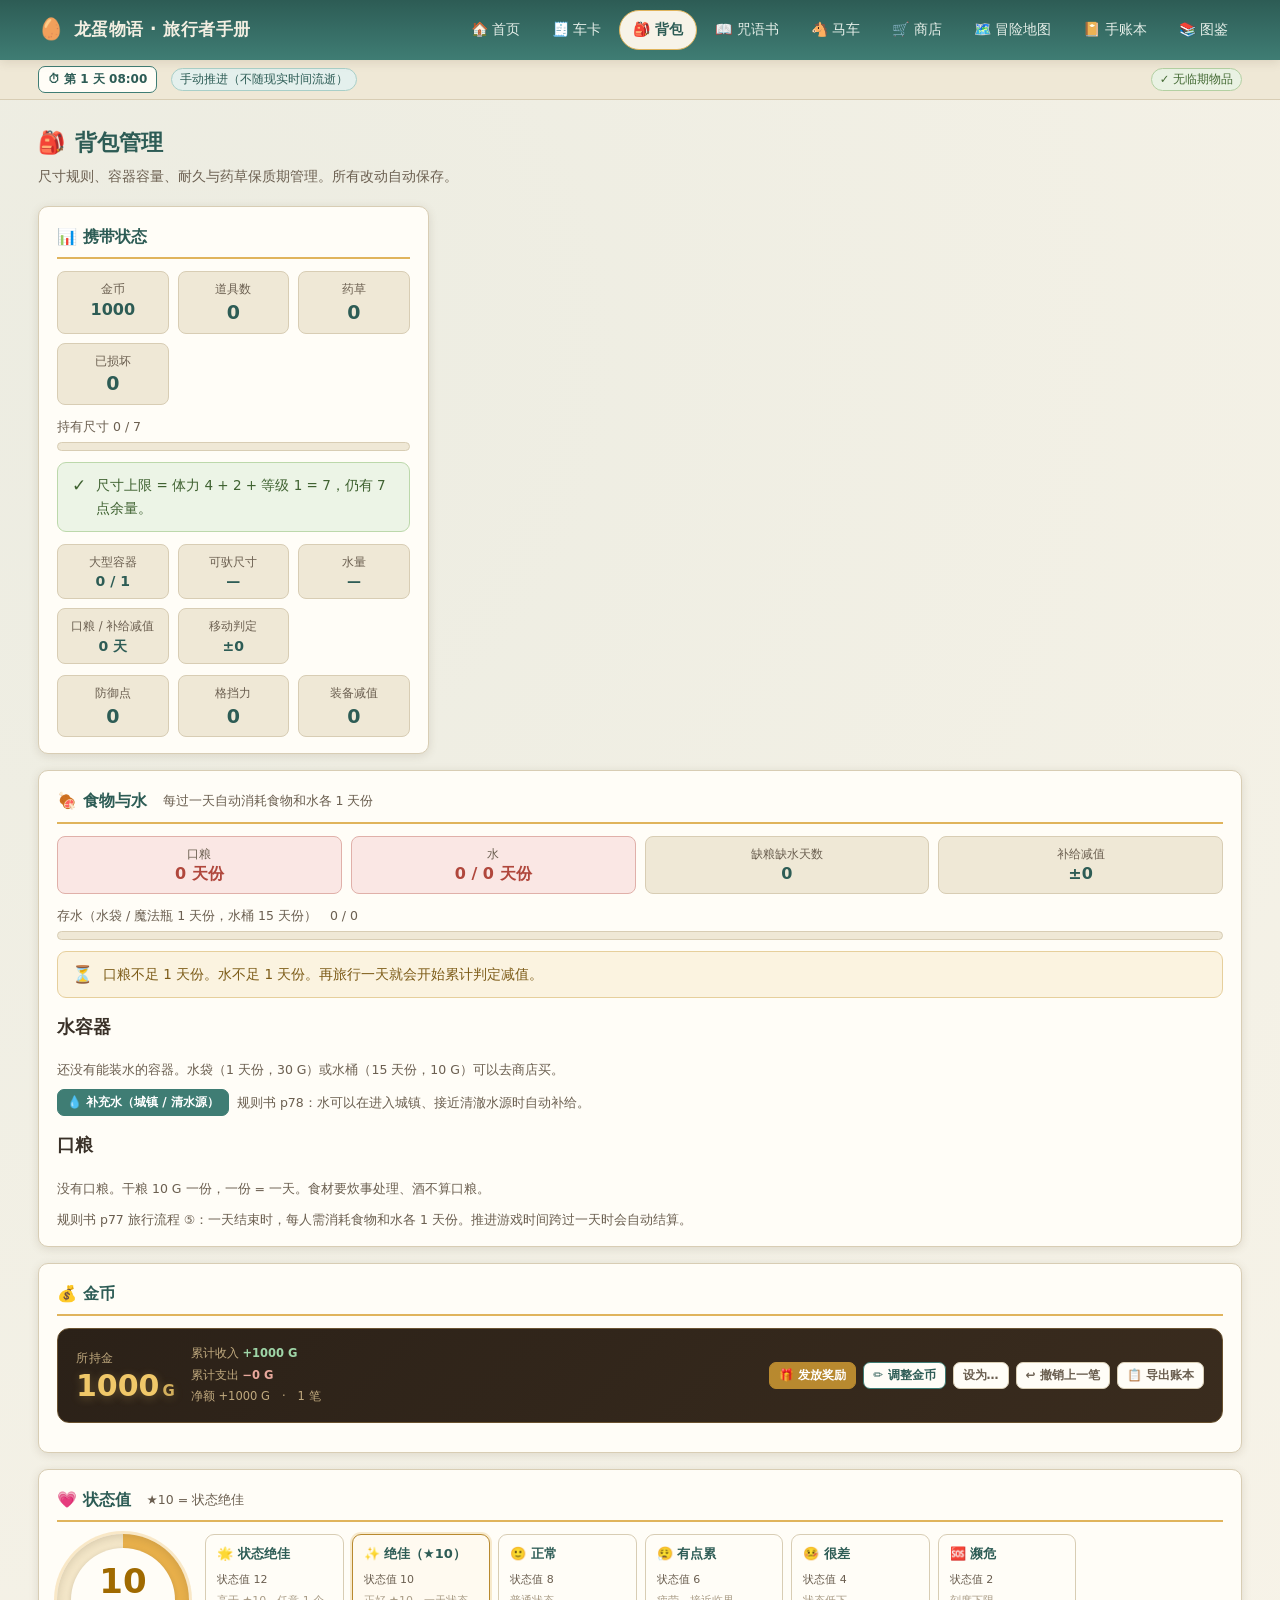
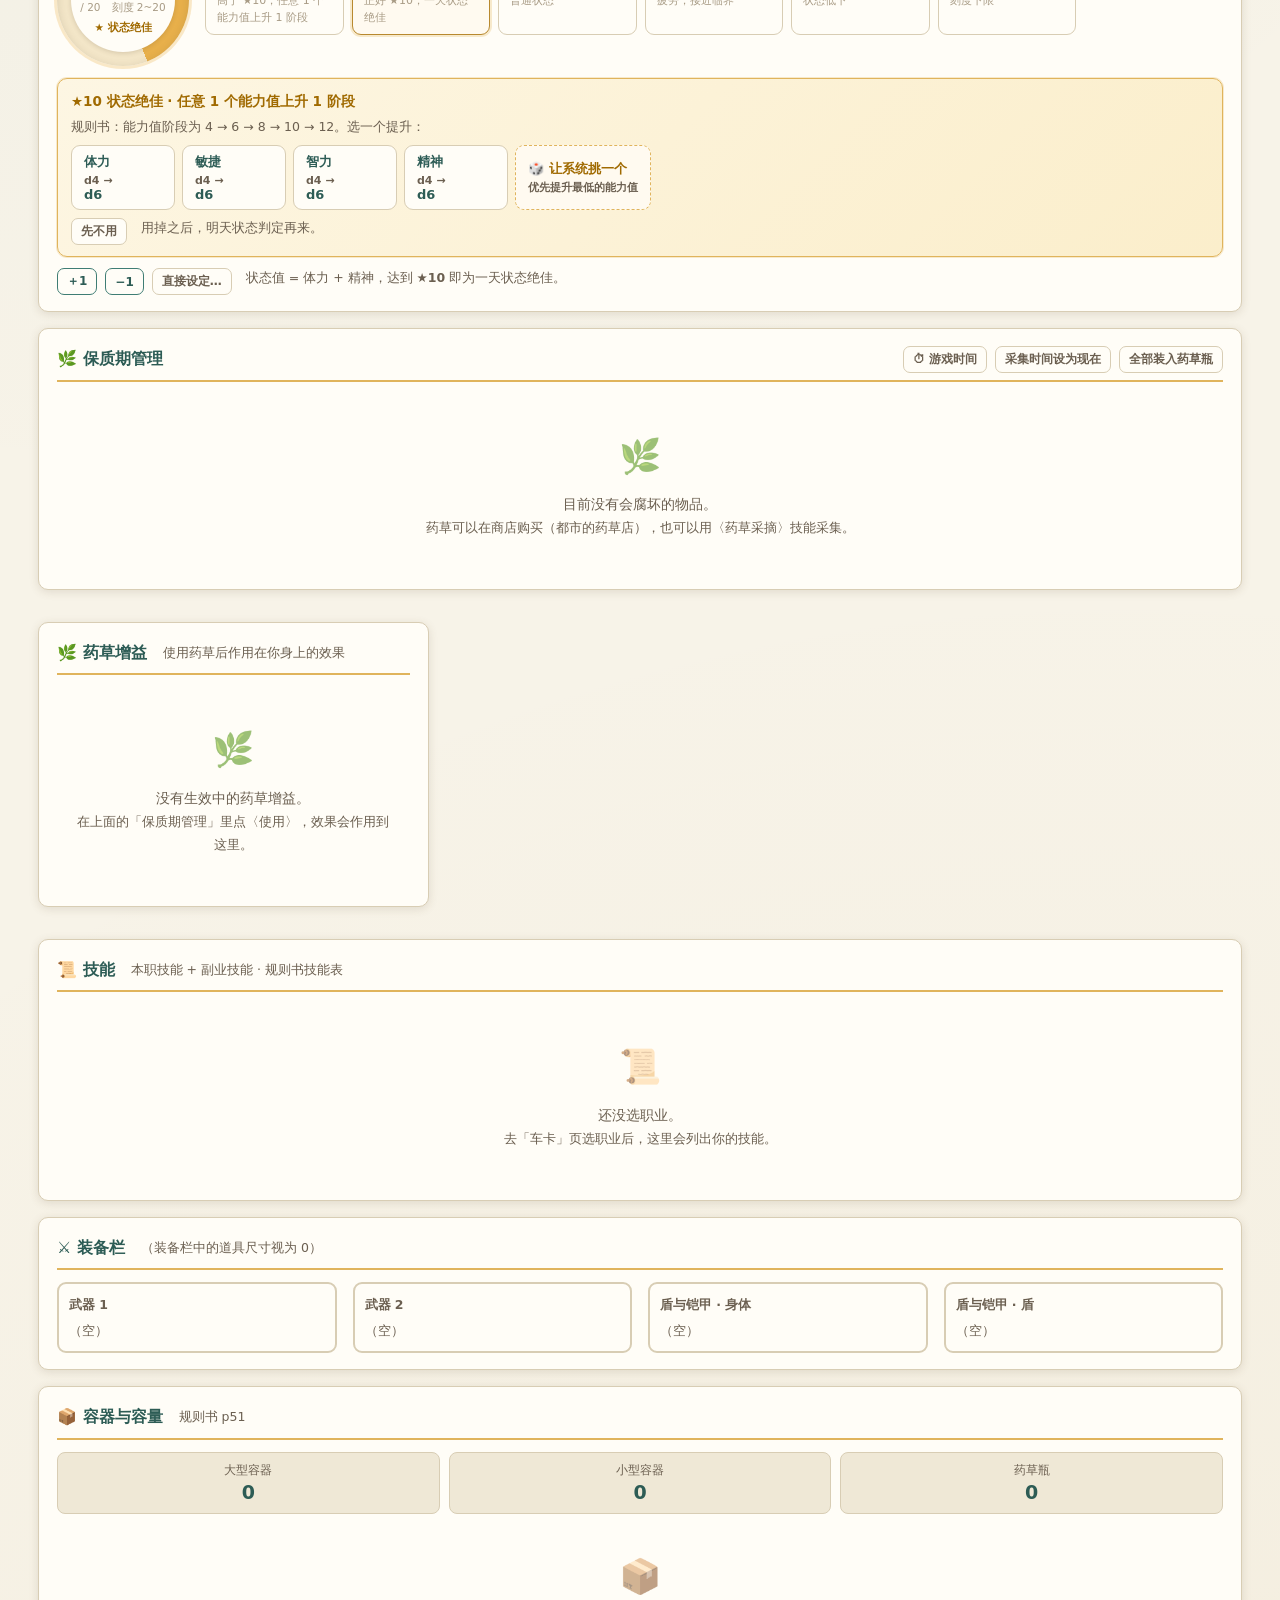
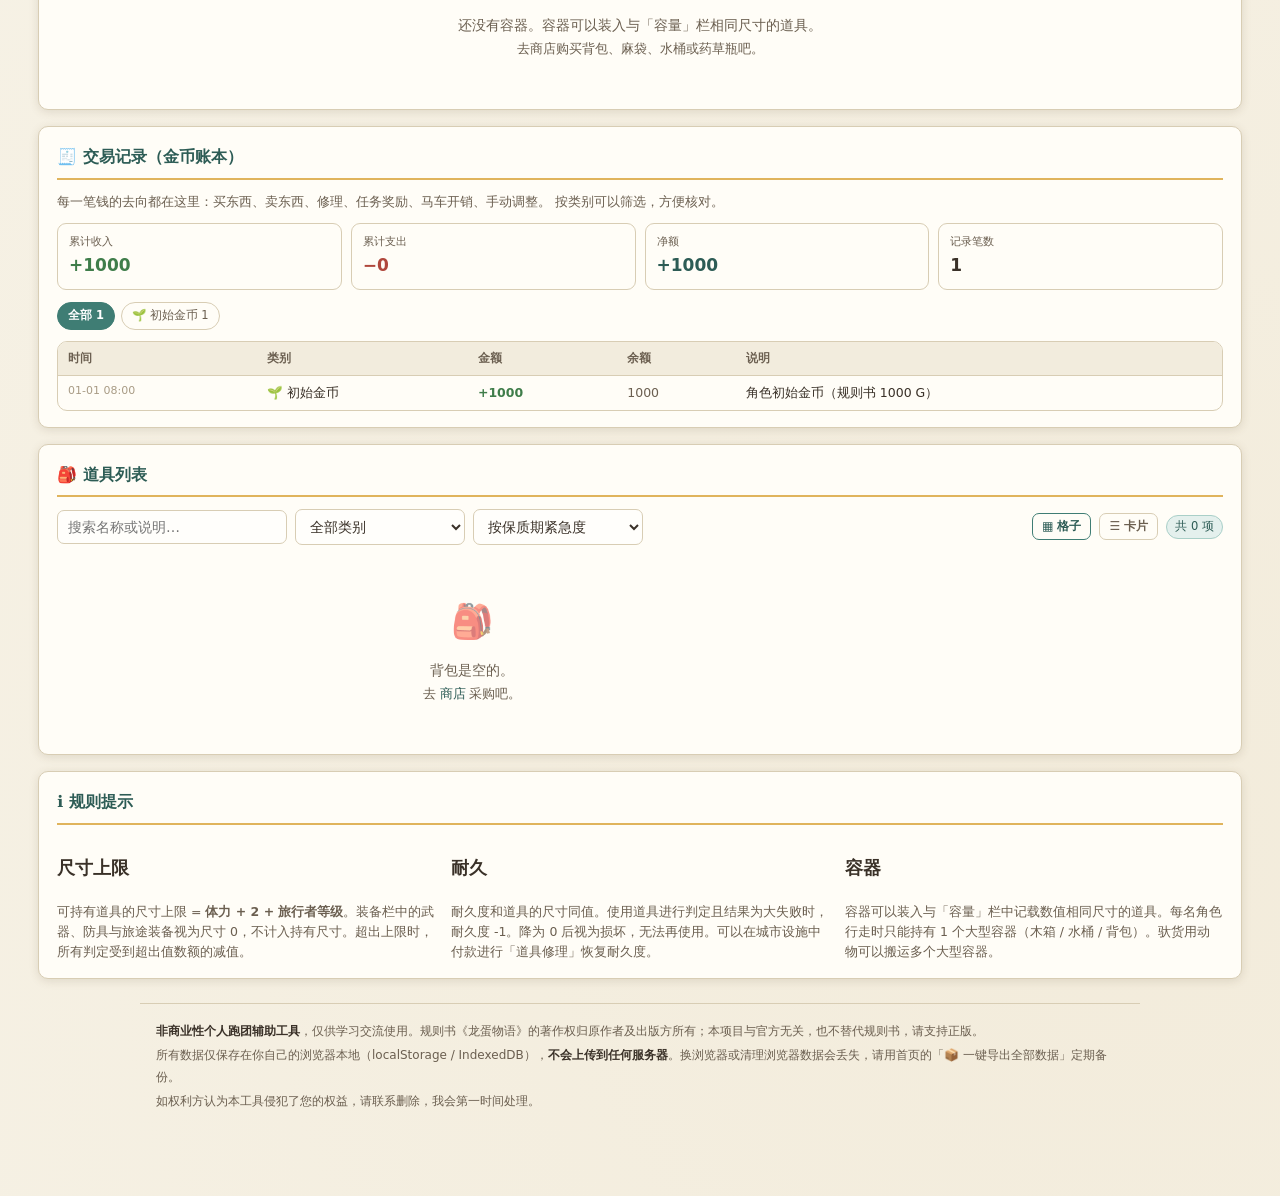
==== commit 28e7b4e0: "更新 2026-10-20 16:54" ====
--- a/bag.html
+++ b/bag.html
@@ -4,7 +4,7 @@
 <meta charset="UTF-8">
 <meta name="viewport" content="width=device-width,initial-scale=1">
 <title>背包 · 龙蛋物语</title>
-<link rel="stylesheet" href="css/style.css?v=580ae04d">
+<link rel="stylesheet" href="css/style.css?v=1afb06c2">
 </head>
 <body>
 <div class="wrap">
@@ -35,17 +35,41 @@
       <div id="statusPanel"></div>
     </div>
 
-    <div class="card">
+    <div class="card" style="grid-column:1/-1">
     <h2>🌿 保质期管理
       <button class="sm ghost" id="btnOpenClock" style="margin-left:auto">⏱ 游戏时间</button>
       <button class="sm ghost" id="btnCollectedNow">采集时间设为现在</button>
       <button class="sm ghost" id="btnPutAllBottle">全部装入药草瓶</button></h2>
     <div id="expiryTable"></div>
     </div>
+
+    <!-- 药草增益：使用药草后作用到角色身上的临时效果 -->
+    <div class="card" style="margin-top:16px">
+      <h2>🌿 药草增益<span class="hint" style="font-weight:400;margin-left:8px">使用药草后作用在你身上的效果</span></h2>
+      <div id="buffBox"></div>
+    </div>
+
+    <!-- 药师技能：治疗 / 应急处理 / 药草采摘（只有药师看得见） -->
+    <div class="card" id="apoCard" style="grid-column:1/-1;margin-top:16px;display:none">
+      <h2>💊 药师技能<span class="hint" style="font-weight:400;margin-left:8px">治疗 / 应急处理 / 药草采摘</span></h2>
+      <div id="apoBox"></div>
+    </div>
+
+    <!-- 通用技能判定：本职 + 副业 -->
+    <div class="card" id="skCard" style="grid-column:1/-1;margin-top:16px">
+      <h2>📜 技能<span class="hint" style="font-weight:400;margin-left:8px">本职技能 + 副业技能 · 规则书技能表</span></h2>
+      <div id="skBox"></div>
+    </div>
+
+    <!-- 工坊：修理 / 物品制造（手艺人系技能） -->
+    <div class="card" id="craftCard" style="grid-column:1/-1;margin-top:16px;display:none">
+      <h2>🔨 工坊<span class="hint" style="font-weight:400;margin-left:8px">修理 / 物品制造 · 规则书 p36</span></h2>
+      <div id="craftBox"></div>
+    </div>
   </div>
 
   <!-- 装备栏 -->
-  <div class="card" style="margin-top:16px">
+  <div class="card" style="grid-column:1/-1;margin-top:16px">
     <h2>⚔️ 装备栏<span class="hint" style="font-weight:400;margin-left:8px">（装备栏中的道具尺寸视为 0）</span></h2>
     <div class="grid c4" id="equipSlots"></div>
   </div>
@@ -121,16 +145,16 @@
 
 <div class="toast" id="toast"></div>
 
-<script src="js/data/items.js?v=b15018ab"></script>
-<script src="js/data/rules.js?v=14425777"></script>
+<script src="js/data/items.js?v=0a752df4"></script>
+<script src="js/data/rules.js?v=1974519d"></script>
 <script src="js/data/magic.js?v=4919a17f"></script>
-<script src="js/core/state.js?v=1708a659"></script>
+<script src="js/core/state.js?v=70eff126"></script>
 <script src="js/core/archive.js?v=a3f5c344"></script>
 <script src="js/core/saves.js?v=8ff6ddee"></script>
-<script src="js/core/inventory.js?v=530f63bb"></script>
-<script src="js/core/ledger.js?v=776dfae5"></script>
-<script src="js/core/ui.js?v=b8a639f8"></script>
-<script src="js/core/character.js?v=84aded0e"></script>
+<script src="js/core/inventory.js?v=9f0b49da"></script>
+<script src="js/core/ledger.js?v=3e9fd21a"></script>
+<script src="js/core/ui.js?v=300204c3"></script>
+<script src="js/core/character.js?v=6b6ae62a"></script>
 <script>
 DE.ui.bootPage({ after: function () {
   var c = DE.store.character;
@@ -338,6 +362,15 @@
   }
 
   /* ---------- 保质期表 ---------- */
+  /* 紧凑显示用：MM-DD HH:mm */
+  function shortDate(iso) {
+    var d = new Date(iso);
+    if (isNaN(d.getTime())) return "—";
+    function p(n) { return (n < 10 ? "0" : "") + n; }
+    return p(d.getMonth() + 1) + "-" + p(d.getDate()) + " " +
+      p(d.getHours()) + ":" + p(d.getMinutes());
+  }
+
   function renderExpiry() {
     var list = DE.expiryList(c);
     if (!list.length) {
@@ -351,19 +384,23 @@
       var bottle = DE.hasHerbBottle(c);
       var canBottle = x.inst.kind === "herb" && (!x.inst.containerId || x.inst.containerId !== (bottle && bottle.instId));
       var holder = x.inst.containerId ? (DE.findInstance(c, x.inst.containerId) || {}).name : null;
+      var sysCls = x.inst.system === "精神系" ? "mind" : (x.inst.system === "魔法系" ? "magicb" : "body");
+      var sysTag = (x.inst.kind === "herb" && x.inst.system)
+        ? ' <span class="badge ' + sysCls + '">' + DE.ui.esc(x.inst.system) + "</span>"
+        : "";
+      var pv = DE.herbPreview ? DE.herbPreview(c, x.inst) : null;
+      var meta = [holder ? ("〈" + holder + "〉") : "随身"];
+      if (x.life.label) meta.push(x.life.label);
+      if (pv && pv.tags.length) meta.push(pv.tags.join("；"));
+      var remainTxt = x.life.expired ? "已腐坏" : DE.fmtRemainBrief(x.life.remainMs);
       return "<tr>" +
-        "<td><b>" + DE.ui.esc(x.inst.name) + "</b>" +
-          (x.inst.kind === "herb"
-            ? ' <span class="badge ' + (x.inst.system === "精神系" ? "mind" : x.inst.system === "魔法系" ? "magicb" : "body") + '">' +
-              DE.ui.esc(x.inst.system || "") + "</span>"
-            : "") +
-          '<div class="hint">' + DE.ui.esc(holder ? "存放于〈" + holder + "〉" : "随身携带（未装瓶）") + "</div></td>" +
-        "<td>" + DE.ui.esc(x.life.label) + "</td>" +
-        '<td><div class="shelfbar ' + cls + '"><i style="width:' + Math.round(p * 100) + '%"></i></div></td>' +
-        '<td style="color:' + (x.life.expired ? "#b0473c" : "inherit") + '">' +
-          (x.life.expired ? "<b>已腐坏</b>" : DE.fmtRemain(x.life.remainMs)) + "</td>" +
-        "<td>" + DE.ui.esc(DE.ui.dateLabel(x.life.expireISO)) + "</td>" +
-        "<td>" +
+        '<td><span class="nm">' + DE.ui.esc(x.inst.name) + "</span>" + sysTag +
+          '<div class="sub">' + DE.ui.esc(meta.join(" · ")) + "</div></td>" +
+        '<td><div class="shelfwrap" title="' + DE.ui.esc(DE.fmtRemain(x.life.remainMs)) + '">' +
+          '<div class="shelfbar ' + cls + '"><i style="width:' + Math.round(p * 100) + '%"></i></div>' +
+          '<span class="mono' + (x.life.expired ? " warn" : "") + '">' + remainTxt + "</span></div></td>" +
+        '<td class="sub mid">' + DE.ui.esc(shortDate(x.life.expireISO)) + "</td>" +
+        '<td class="acts">' +
           (x.life.expired
             ? '<button class="sm danger" data-drop="' + x.inst.instId + '">丢弃</button>'
             : '<button class="sm" data-use="' + x.inst.instId + '">使用</button>' +
@@ -371,20 +408,25 @@
         "</td></tr>";
     }).join("");
     $("#expiryTable").innerHTML =
-      '<table class="tbl"><thead><tr><th>物品</th><th>保质期类型</th><th style="width:130px">剩余</th>' +
-      "<th>剩余时间</th><th>过期时间</th><th>操作</th></tr></thead><tbody>" + rows + "</tbody></table>" +
-      '<div class="hint" style="margin-top:10px">' +
+      '<table class="tbl cmp"><thead><tr><th>物品</th><th style="width:160px">剩余</th>' +
+      '<th style="width:105px">过期</th><th>操作</th></tr></thead><tbody>' + rows + "</tbody></table>" +
+      '<div class="hint" style="margin-top:9px">' +
       DE.ui.esc(DE.HERB_RULES.note) + "<br>" + DE.ui.esc(DE.HERB_RULES.actionCost) +
       "；持有时尺寸记为 " + DE.HERB_RULES.size + "。</div>";
 
-    DE.ui.$$("[data-use]").forEach(function (b) {
+    DE.ui.$$("[data-use]", $("#expiryTable")).forEach(function (b) {
       b.onclick = function () {
-        var r = DE.useItem(c, b.getAttribute("data-use"));
+        var id = b.getAttribute("data-use");
+        var inst = DE.findInstance(c, id);
+        /* 药草：效果作用到角色属性上（HP / 异常状态 / 增益）；其余道具仍走普通消耗 */
+        var r = (inst && inst.kind === "herb")
+          ? DE.useHerb(c, id)
+          : DE.useItem(c, id);
         DE.ui.toast(r.msg, r.ok ? "ok" : "err");
         renderAll();
       };
     });
-    DE.ui.$$("[data-bottle]").forEach(function (b) {
+    DE.ui.$$("[data-bottle]", $("#expiryTable")).forEach(function (b) {
       b.onclick = function () {
         var inst = DE.findInstance(c, b.getAttribute("data-bottle"));
         var r = DE.putHerbInBottle(c, inst, null);
@@ -393,7 +435,7 @@
         renderAll();
       };
     });
-    DE.ui.$$("[data-drop]").forEach(function (b) {
+    DE.ui.$$("[data-drop]", $("#expiryTable")).forEach(function (b) {
       b.onclick = function () {
         var inst = DE.findInstance(c, b.getAttribute("data-drop"));
         DE.ui.confirm({ title: "丢弃已腐坏的物品", body: "确定丢弃〈" + inst.name + "〉吗？", okText: "丢弃" })
@@ -937,11 +979,636 @@
     };
   });
 
+  /* 药草增益列表 */
+  function renderBuffs() {
+    var box = $("#buffBox");
+    if (!box) return;
+    var list = DE.buffList ? DE.buffList(c) : [];
+    if (!list.length) {
+      box.innerHTML = '<div class="empty"><span class="big">🌿</span>没有生效中的药草增益。<br>' +
+        '<span class="hint">在上面的「保质期管理」里点〈使用〉，效果会作用到这里。</span></div>';
+      return;
+    }
+    var SCOPE = { next: "下一次判定", nextMagic: "下一场魔法", day: "当天有效", scene: "场景内有效" };
+    var rows = list.map(function (b) {
+      return "<tr>" +
+        "<td><b>" + DE.ui.esc(b.herbName || "药草") + "</b></td>" +
+        "<td>" + DE.ui.esc(b.label || "") + "</td>" +
+        '<td><span class="badge">' + DE.ui.esc(SCOPE[b.scope] || b.scope) + "</span></td>" +
+        '<td><button class="sm ghost" data-buffdel="' + DE.ui.esc(b.id) + '">清除</button></td>' +
+        "</tr>";
+    }).join("");
+    box.innerHTML = '<table class="tbl"><thead><tr><th>来源</th><th>效果</th><th>有效期</th><th>操作</th></tr></thead><tbody>' +
+      rows + "</tbody></table>" +
+      '<div class="hint" style="margin-top:10px">' +
+      "「下一次判定 / 下一场魔法」的增益会在用掉后自动消失；「当天有效」的增益跨天自动失效。</div>";
+
+    DE.ui.$$("[data-buffdel]", box).forEach(function (b) {
+      b.onclick = function () {
+        DE.buffRemove(c, b.getAttribute("data-buffdel"));
+        DE.save(c);
+        DE.ui.toast("已清除该增益。", "ok");
+        renderAll();
+      };
+    });
+  }
+
+/* ============ 💊 药师技能 ============ */
+  function renderApothecary() {
+    var card = $("#apoCard"), box = $("#apoBox");
+    if (!card || !box) return;
+    var st = (DE.apothecary ? DE.apothecary.state(c) : null);
+    if (!st || !st.anySkill) { card.style.display = "none"; return; }
+    card.style.display = "";
+
+    /* 副业提示：本页的药师技能可能来自〈副业〉，判定 -1 */
+    var fromSide = (st.heal.sideJob || st.firstAid.sideJob || st.gather.sideJob);
+    var sideNote = fromSide
+      ? '<div class="hint" style="margin-bottom:9px">你的这些技能来自〈<b>副业</b>〉：' +
+        '<b>' + DE.ui.esc(c.sideJob || "") + '</b>，判定 <b>-1</b>。</div>'
+      : "";
+
+    var statusList = st.statuses.length
+      ? st.statuses.map(function (x) {
+          var nulled = DE.statusNullified && DE.statusNullified(x);
+          return '<span class="chip">' + DE.ui.esc(x.name) + ' <b>' + x.value + '</b>' +
+            (x.emergencyISO ? '　<span class="hint">已处理</span>' : "") +
+            (nulled ? '　<span class="badge teal">无效化中</span>' : "") + '</span>';
+        }).join(" ")
+      : '<span class="hint">没有异常状态</span>';
+
+    function penTag(o) {
+      return o.sideJob ? ' <span class="badge red">副业 -1</span>' : "";
+    }
+
+    var blocks = [];
+
+    /* 💊 治疗 */
+    if (st.heal.ok) {
+      blocks.push(
+        '<div>' +
+          '<h3>💊 治疗' + penTag(st.heal) + '</h3>' +
+          '<div class="hint">消耗 1 个药草 + 1 天份的水，回复【智力+精神判定】点 HP。<br>' +
+            '战斗中改为【智力判定（一个骰子）】的结果点数。</div>' +
+          '<div class="statrow" style="margin:8px 0">' +
+            '<span class="chip">可用药草 <b>' + st.herbCount + '</b></span>' +
+            '<span class="chip">水 <b>' + st.water + '</b> 天份</span>' +
+          '</div>' +
+          '<div class="btnrow"><button class="primary sm" id="btnApoHeal"' +
+            (st.canHeal ? '' : ' disabled') + '>使用治疗…</button></div>' +
+          (st.canHeal ? "" : '<div class="hint" style="margin-top:5px">需要「未腐坏的药草」和「1 天份的水」。</div>') +
+        '</div>');
+    }
+
+    /* 🩹 应急处理 */
+    if (st.firstAid.ok) {
+      blocks.push(
+        '<div>' +
+          '<h3>🩹 应急处理' + penTag(st.firstAid) + '</h3>' +
+          '<div class="hint">判定【智力+精神】≥ 异常状态数值：<b>1 小时内无效化</b>，数值永久 <b>-' +
+            (c.level || 1) + '</b>（药师等级）。<br>同一次异常只能处理一次；判定失败可以再试。</div>' +
+          '<div style="margin:8px 0">' + statusList + '</div>' +
+          '<div class="btnrow"><button class="ghost sm" id="btnApoFirstAid"' +
+            (st.statuses.length ? '' : ' disabled') + '>应急处理…</button></div>' +
+        '</div>');
+    }
+
+    /* 🌱 药草采摘 */
+    if (st.gather.ok) {
+      blocks.push(
+        '<div>' +
+          '<h3>🌱 药草采摘' + penTag(st.gather) + '</h3>' +
+          '<div class="hint">早晨【移动判定】前，1 天最多 1 次。判定【体力+智力】≥ 地貌数值。<br>' +
+            '成功获得 1 个药草；大成功 3 个；大失败【中毒：6】。</div>' +
+          '<div class="statrow" style="margin:8px 0">' +
+            '<span class="chip">今天：<b>' + (st.gatheredToday ? "已采摘" : "还没采摘") + '</b></span>' +
+          '</div>' +
+          '<div class="btnrow"><button class="ghost sm" id="btnApoGather"' +
+            (st.canGather ? '' : ' disabled') + '>去采摘…</button></div>' +
+        '</div>');
+    }
+
+    /* 固定列数：3 块用 g3，2 块用 g2，1 块用 g1（不再用会自适应变多的 c2/c3） */
+    var gcls = blocks.length >= 3 ? "g3" : (blocks.length === 2 ? "g2" : "g1");
+    box.innerHTML = sideNote +
+      '<div class="grid ' + gcls + '">' + blocks.join("") + '</div>';
+
+    var bh = $("#btnApoHeal"); if (bh) bh.onclick = openHealDialog;
+    var bf = $("#btnApoFirstAid"); if (bf) bf.onclick = openFirstAidDialog;
+    var bg = $("#btnApoGather"); if (bg) bg.onclick = openGatherDialog;
+  }
+
+
+  /* ---- 治疗弹窗 ---- */
+  function openHealDialog() {
+    var herbs = DE.apothecary.usableHerbs(c);
+    if (!herbs.length) { DE.ui.toast("没有可用的药草（未腐坏的）。", "err"); return; }
+    function herbOptions() {
+      return herbs.map(function (x) {
+        var lf = DE.shelfLife(c, x);
+        return '<option value="' + DE.ui.esc(x.instId) + '">' + DE.ui.esc(x.name) +
+          (lf ? "（" + DE.ui.esc(DE.fmtRemain(lf.remainMs)) + "）" : "") + "</option>";
+      }).join("");
+    }
+    DE.ui.modal("💊 治疗",
+      '<div class="hint">消耗 1 个药草 + 1 天份的水（现有 <b>' + DE.waterDaysOf(c) + '</b> 天份）。</div>' +
+      '<label class="fld"><span>使用药草</span><select id="apoHealHerb">' + herbOptions() + "</select></label>" +
+      '<label class="fld"><span>场景</span><select id="apoHealScene">' +
+        '<option value="">平时（智力+精神 判定）</option>' +
+        '<option value="1">战斗中（智力单骰）</option></select></label>' +
+      '<div id="apoHealOut" style="margin-top:10px"></div>',
+      [
+        { label: "开始治疗", cls: "primary", fn: function (ov) {
+            var sel = DE.ui.$("#apoHealHerb", ov);
+            var hid = sel ? sel.value : "";
+            if (!hid) { DE.ui.toast("没有可用的药草了。", "err"); return false; }
+            var combat = DE.ui.$("#apoHealScene", ov).value === "1";
+            var r = DE.apothecary.heal(c, { instId: hid, inCombat: combat });
+            var out = DE.ui.$("#apoHealOut", ov);
+            if (out) out.innerHTML = '<div class="alert ' + (r.ok ? "green" : "red") +
+              '"><span class="ico">' + (r.ok ? "✅" : "⚠️") + '</span><div>' +
+              DE.ui.esc(r.msg) + "</div></div>";
+            renderAll();
+            /* 刷新下拉：药草被用掉了 */
+            var left = DE.apothecary.usableHerbs(c);
+            herbs = left;
+            if (sel) {
+              sel.innerHTML = left.length ? herbOptions() : '<option value="">（没有可用药草）</option>';
+            }
+            if (!r.ok) DE.ui.toast(r.msg, "err");
+            return false;   /* 不关闭，让玩家看清判定点数 */
+          } },
+        { label: "关闭", cls: "ghost" }
+      ]);
+  }
+
+  /* ---- 应急处理弹窗 ---- */
+  function openFirstAidDialog() {
+    var list = c.statuses || [];
+    if (!list.length) { DE.ui.toast("没有异常状态。", ""); return; }
+    function rows() {
+      return list.map(function (x) {
+        var done = !!x.emergencyISO;
+        var nulled = DE.statusNullified && DE.statusNullified(x);
+        return '<div class="row" style="display:flex;align-items:center;gap:8px;padding:6px 0;border-bottom:1px solid #e7e0cf">' +
+          "<div style='flex:1'><b>" + DE.ui.esc(x.name) + "</b>　数值 " + x.value +
+            '　<span class="hint">' + DE.ui.esc(DE.statusSystemOf(x.name) || "") + "</span>" +
+            (nulled ? '　<span class="badge teal">无效化中</span>' : "") +
+            (done ? '　<span class="badge">已处理</span>' : "") +
+          "</div>" +
+          '<button class="sm ' + (done ? "ghost" : "primary") + '" data-fa="' +
+            DE.ui.esc(x.name) + '"' + (done ? " disabled" : "") + ">应急处理</button></div>";
+      }).join("");
+    }
+    DE.ui.modal("🩹 应急处理",
+      '<div class="hint">使该异常状态 <b>1 小时内无效化</b>（不再压制能力值），' +
+      "数值永久 <b>-" + (c.level || 1) + "</b>（药师等级）。同一次异常只能处理一次。</div>" +
+      '<div id="apoFaList" style="margin-top:8px">' + rows() + "</div>" +
+      '<div id="apoFaOut" style="margin-top:10px"></div>',
+      [{ label: "关闭", cls: "ghost" }],
+      function (ov) {
+        function bind() {
+          DE.ui.$$("[data-fa]", ov).forEach(function (b) {
+            b.onclick = function () {
+              var r = DE.apothecary.firstAid(c, b.getAttribute("data-fa"));
+              var out = DE.ui.$("#apoFaOut", ov);
+              if (out) out.innerHTML = '<div class="alert ' + (r.ok ? "green" : "red") +
+                '"><span class="ico">' + (r.ok ? "✅" : "⚠️") + '</span><div>' +
+                DE.ui.esc(r.msg) + "</div></div>";
+              /* 重画列表（更新「已处理」状态与数值） */
+              list = c.statuses || [];
+              var host = DE.ui.$("#apoFaList", ov);
+              if (host) { host.innerHTML = rows(); bind(); }
+              renderAll();
+              return false;
+            };
+          });
+        }
+        bind();
+      });
+  }
+
+  /* ---- 药草采摘弹窗 ---- */
+  function openGatherDialog() {
+    var opts = (DE.TERRAIN_LEVELS || []).map(function (g) {
+      return g.names.map(function (nm) {
+        return '<option value="' + g.target + '">' + DE.ui.esc(nm) + "（地貌 " + g.target + " 级）</option>";
+      }).join("");
+    }).join("");
+    DE.ui.modal("🌱 药草采摘",
+      '<div class="hint">判定：<b>体力 + 智力</b>，目标值 = 地貌数值（早晨【移动判定】前，1 天最多 1 次）。</div>' +
+      '<label class="fld"><span>当前地貌</span><select id="apoGatherT">' + opts + "</select></label>" +
+      '<div class="hint">如果天气 / 地形有额外修正，改下面的目标值。</div>' +
+      '<label class="fld"><span>目标值</span><input type="number" id="apoGatherTarget" value="6" min="1" step="1" style="width:90px"></label>' +
+      '<div id="apoGatherOut" style="margin-top:10px"></div>' +
+      '<div id="apoGatherPick" style="margin-top:10px"></div>',
+      [
+        { label: "采摘", cls: "primary", fn: function (ov) {
+            var tv = DE.ui.$("#apoGatherTarget", ov);
+            var r = DE.apothecary.gather(c, { target: tv ? tv.value : 7 });
+            var out = DE.ui.$("#apoGatherOut", ov);
+            if (out) out.innerHTML = '<div class="alert ' + (r.ok ? (r.critFail ? "red" : "green") : "red") +
+              '"><span class="ico">' + (r.critFail ? "💀" : (r.bigOk ? "✨" : (r.gathered ? "🌿" : "❌"))) +
+              '</span><div>' + DE.ui.esc(r.msg) + "</div></div>";
+            renderAll();
+            if (!r.ok) { DE.ui.toast(r.msg, "err"); return false; }
+            if (r.gathered > 0 && r.needPick) {
+              var pickHost = DE.ui.$("#apoGatherPick", ov);
+              var all = DE.HERBS;
+              var sel = all.map(function (h) {
+                return '<option value="' + DE.ui.esc(h.id) + '">' +
+                  DE.ui.esc((h.icon || "") + " " + h.name + "〔" + h.system + "·Lv" + h.level +
+                  (h.terrain ? "·" + h.terrain : "") + "〕") + "</option>";
+              }).join("");
+              pickHost.innerHTML =
+                '<b>选择获得的药草（' + r.gathered + ' 个）</b>' +
+                '<div class="hint">规则书按地貌有对应药草表；本工具没有收录那张表，所以让你按当前地貌自己挑。</div>' +
+                '<select id="apoGatherHerb" style="margin-top:6px">' + sel + "</select>" +
+                '<div class="btnrow" style="margin-top:8px"><button class="sm primary" id="apoGatherTake">领取</button></div>' +
+                '<div id="apoGatherTakeOut" style="margin-top:8px"></div>';
+              var take = DE.ui.$("#apoGatherTake", pickHost);
+              if (take) take.onclick = function () {
+                var hid = DE.ui.$("#apoGatherHerb", pickHost).value;
+                var g = DE.apothecary.grant(c, hid, r.gathered);
+                var tin = DE.ui.$("#apoGatherTakeOut", pickHost);
+                if (tin) tin.innerHTML = '<div class="alert green"><span class="ico">🌿</span><div>' +
+                  DE.ui.esc(g.msg) + "</div></div>";
+                DE.ui.toast(g.msg, g.ok ? "ok" : "err");
+                renderAll();
+                var tb = DE.ui.$("#apoGatherTake", pickHost);
+                if (tb) { tb.disabled = true; tb.className = "sm ghost"; }
+              };
+            }
+            /* 每天只能采一次，重开后按钮自然禁用 */
+            var tvv = DE.ui.$("#apoGatherTarget", ov);
+            if (tvv) tvv.disabled = true;
+            return false;
+          } },
+        { label: "关闭", cls: "ghost" }
+      ],
+      function (ov) {
+        /* 选地貌自动带出目标值 */
+        var s = DE.ui.$("#apoGatherT", ov), tIn = DE.ui.$("#apoGatherTarget", ov);
+        if (s && tIn) s.onchange = function () { tIn.value = s.value; };
+        if (s && tIn) tIn.value = s.value;
+      });
+  }
+
+/* ============ 📜 技能面板（本职 + 副业） ============ */
+  function renderSkills() {
+    var box = $("#skBox");
+    if (!box) return;
+    var list = DE.skillListOf ? DE.skillListOf(c) : [];
+    if (!list.length) {
+      box.innerHTML = '<div class="empty"><span class="big">📜</span>还没选职业。<br>' +
+        '<span class="hint">去「车卡」页选职业后，这里会列出你的技能。</span></div>';
+      return;
+    }
+    var rows = list.map(function (s) {
+      var info = DE.skillInfoOf(c, s.name);
+      var src = s.source === "sideJob"
+        ? '<span class="badge red">副业</span>'
+        : '<span class="badge">本职</span>';
+      var act;
+      if (info.hasTool) {
+        act = '<span class="hint">已有专门界面（见上方 / 商店）</span>';
+      } else if (info.rollable) {
+        act = '<button class="sm" data-skill="' + DE.ui.esc(s.name) + '">掷骰判定</button>';
+      } else {
+        act = '<span class="hint">被动技能，无需判定</span>';
+      }
+      return '<tr>' +
+        "<td><b>" + DE.ui.esc(s.name) + "</b>　" + src + "</td>" +
+        "<td>" + DE.ui.esc(s.ability || "—") + "</td>" +
+        "<td>" + DE.ui.esc(s.target || "—") + "</td>" +
+        "<td>" + act + "</td>" +
+        "</tr>" +
+        '<tr><td colspan="4" style="color:#6b5f50;font-size:12.5px;white-space:pre-wrap;border-top:0">' +
+          DE.ui.esc(s.effect || "") + "</td></tr>";
+    }).join("");
+    var sj = DE.sideJobInfo(c);
+    box.innerHTML =
+      (sj.eligible
+        ? '<div class="hint" style="margin-bottom:9px">职业带〈副业〉：' +
+          (sj.has
+            ? '已选 <b>' + DE.ui.esc(sj.skill) + '</b>（判定 <b>' + sj.penalty + '</b>）'
+            : '还没选副业 —— 去「车卡」页的职业卡片里选') + '。</div>'
+        : "") +
+      '<table class="tbl"><thead><tr><th>技能</th><th>使用能力值</th><th>目标值</th><th>操作</th></tr></thead>' +
+      "<tbody>" + rows + "</tbody></table>" +
+      '<div class="hint" style="margin-top:10px">「掷骰判定」用于本工具还没做专门界面的技能：' +
+      "掷【使用能力值】两个骰子 + 修正 ≥ 目标值。目标值按规则书填（地貌 / 主持人决定 / 参照效果表）。</div>";
+
+    DE.ui.$$("[data-skill]", box).forEach(function (b) {
+      b.onclick = function () { openSkillDialog(b.getAttribute("data-skill")); };
+    });
+  }
+
+  /* 通用技能掷骰弹窗 */
+  function openSkillDialog(name) {
+    var info = DE.skillInfoOf(c, name);
+    if (!info.ok) { DE.ui.toast("这个角色没有〈" + name + "〉技能。", "err"); return; }
+    function targetDefault() {
+      var tg = String(info.target || "");
+      if (/^\\d+$/.test(tg)) return tg;
+      return "7";
+    }
+    DE.ui.modal("📜 " + name,
+      '<div class="hint">使用能力值 <b>' + DE.ui.esc(info.ability || "—") + "</b>" +
+        "　目标值 <b>" + DE.ui.esc(info.target || "—") + "</b>" +
+        (info.source === "sideJob" ? '　<span class="badge red">副业判定 ' + info.penalty + "</span>" : "") +
+      "</div>" +
+      '<div style="white-space:pre-wrap;font-size:12.5px;margin-top:7px">' +
+        DE.ui.esc(info.effect || "") + "</div>" +
+      '<label class="fld" style="margin-top:10px"><span>目标值</span>' +
+        '<input type="number" id="skTarget" value="' + targetDefault() + '" min="1" step="1" style="width:90px"></label>' +
+      '<div id="skOut" style="margin-top:10px"></div>',
+      [
+        { label: "掷骰判定", cls: "primary", fn: function (ov) {
+            var el = DE.ui.$("#skTarget", ov);
+            var tg = el ? el.value : targetDefault();
+            var res = DE.skillJudgeByName(c, name, tg);
+            var out = DE.ui.$("#skOut", ov);
+            if (out) {
+              out.innerHTML = res.ok
+                ? '<div class="alert ' + (res.roll.critFail ? "red" : (res.roll.success ? "green" : "gold")) +
+                  '"><span class="ico">' + (res.roll.critFail ? "💀" : (res.roll.bigOk ? "✨" : (res.roll.success ? "✅" : "❌"))) +
+                  '</span><div>' + DE.ui.esc(res.msg) + "</div></div>"
+                : '<div class="alert red"><span class="ico">⚠️</span><div>' + DE.ui.esc(res.msg) + "</div></div>";
+            }
+            renderAll();
+            return false;   /* 不关闭，方便看清点数 */
+          } },
+        { label: "关闭", cls: "ghost" }
+      ]);
+  }
+
+/* ============ 🔨 工坊（修理 / 物品制造） ============ */
+  function craftPenTag(o) {
+    return o.sideJob ? ' <span class="badge red">副业 -1</span>' : "";
+  }
+
+  function renderCraft() {
+    var card = $("#craftCard"), box = $("#craftBox");
+    if (!card || !box) return;
+    var st = (DE.craft ? DE.craft.state(c) : null);
+    if (!st || !st.any) { card.style.display = "none"; return; }
+    card.style.display = "";
+
+    var blocks = [];
+
+    /* ---- 修理 ---- */
+    if (st.repair.ok) {
+      var rep = DE.craft.repairable(c);
+      var rows = rep.length
+        ? rep.map(function (o) {
+            return "<tr>" +
+              "<td><b>" + DE.ui.esc(o.inst.name) + "</b></td>" +
+              "<td>" + o.inst.durability + "/" + o.inst.durabilityMax + "</td>" +
+              "<td>" + o.info.target + "</td>" +
+              "<td>" + o.info.material + " G</td>" +
+              "<td>" + o.info.days + " 天</td>" +
+              '<td><button class="sm" data-repair="' + DE.ui.esc(o.inst.instId) + '">修理…</button></td>' +
+              "</tr>";
+          }).join("")
+        : "";
+      blocks.push(
+        "<div>" +
+          "<h3>🔧 修理" + craftPenTag(st.repair) + "</h3>" +
+          '<div class="hint">判定 <b>体力+敏捷</b> ≥ 表 1（按道具定价）。' +
+            "材料费 = 价格 <b>10%</b>，<b>不管成败都要付</b>；重试要再付一次。<br>" +
+            "耗时 = 道具尺寸 × 1 天。与道具种类无关，任何道具都能修。</div>" +
+          (rep.length
+            ? '<table class="tbl" style="margin-top:8px"><thead><tr><th>道具</th><th>耐久</th>' +
+              "<th>目标</th><th>材料费</th><th>耗时</th><th></th></tr></thead><tbody>" + rows + "</tbody></table>"
+            : '<div class="hint" style="margin-top:8px">没有需要修理的道具（耐久都是满的）。</div>') +
+        "</div>");
+    }
+
+    /* ---- 物品制造 ---- */
+    if (st.craft.ok) {
+      var cats = st.cats || [];
+      var catLabels = cats.map(function (k) {
+        var cc = DE.CATEGORIES[k];
+        return (cc ? (cc.icon + " " + cc.label) : k);
+      }).join("、");
+      var cands = st.candidates || [];
+      var opts = cands.map(function (it) {
+        var cc = DE.CATEGORIES[it.cat] || {};
+        return '<option value="' + DE.ui.esc(it.id) + '">' +
+          DE.ui.esc((cc.icon || "") + " " + it.name + "（" + it.price + " G）") + "</option>";
+      }).join("");
+      var pend = st.pending
+        ? '<div class="alert gold" style="margin-top:8px"><span class="ico">🔁</span><div>' +
+          "上次没做出来的〈<b>" + DE.ui.esc(st.pending.name) + "</b>〉：重试<b>不再收材料费</b>，只花时间。" +
+          '<div class="btnrow" style="margin-top:6px">' +
+            '<button class="sm" id="btnCraftRetry">继续重试</button>' +
+            '<button class="sm ghost" id="btnCraftDrop">放弃这次</button>' +
+          "</div></div></div>"
+        : "";
+      blocks.push(
+        "<div>" +
+          "<h3>🛠️ 物品制造" + craftPenTag(st.craft) + "</h3>" +
+          '<div class="hint">判定 <b>体力+敏捷</b> ≥ 表 1（按道具定价）。' +
+            "材料费 = 价格 <b>一半</b>；耗时 = 道具尺寸 × 1 天。<br>" +
+            "只能做「选择职业时决定的道具种类」；重试不花材料费、只花时间。</div>" +
+          (cats.length
+            ? '<div class="hint" style="margin-top:6px">你的种类：<b>' + DE.ui.esc(catLabels) + "</b></div>"
+            : '<div class="alert red" style="margin-top:8px"><span class="ico">⚠️</span><div>' +
+              "还没选「可制作的道具种类」—— 去 <b>车卡页 → 职业</b> 里选。</div></div>") +
+          (cats.length
+            ? '<label class="fld" style="margin-top:9px"><span>要做的道具</span>' +
+              '<select id="craftPick">' + (opts || '<option value="">（没有可选的道具）</option>') + "</select></label>" +
+              '<div id="craftInfoLine" class="hint" style="margin-top:6px"></div>' +
+              '<div class="btnrow"><button class="sm primary" id="btnCraftMake"' +
+                (cands.length ? "" : " disabled") + ">制造…</button></div>"
+            : "") +
+          pend +
+        "</div>");
+    }
+
+    /* ---- 工坊记录（独立于金币账本） ---- */
+    var log = (st.log || []).slice();
+    log.reverse();                                  /* 最新在前 */
+    var SHOW = 30;
+    var shown = log.slice(0, SHOW);
+
+    function fmtAt(e) {
+      var s = String(e.at || "");
+      var md = s.slice(5, 16).replace("T", " ");
+      return "第 " + (e.day || 1) + " 天" + (md ? " · " + md : "");
+    }
+    function diceTxt(e) {
+      if (!e.rolled || !e.rolled.length) return "—";
+      var dd = e.dice || [];
+      var parts = e.rolled.map(function (v, i) {
+        return (dd[i] ? "d" + dd[i] + "(" + v + ")" : String(v));
+      });
+      return parts.join(" + ") +
+        (e.mod ? (e.mod > 0 ? " + " + e.mod : " " + e.mod) : "") +
+        " = <b>" + e.total + "</b> vs " + e.target;
+    }
+    var logRows = shown.map(function (e) {
+      var isRep = e.kind === "repair";
+      var icon = isRep ? "🔧" : "🛠️";
+      var kindTxt = isRep ? "修理" : "制造";
+      var dd = e.dice || [];
+      var diceTxt = (e.rolled || []).map(function (v, i) {
+        return (dd[i] ? "d" + dd[i] + "(" + v + ")" : String(v));
+      }).join("+") + (e.mod ? (e.mod > 0 ? "+" + e.mod : e.mod) : "");
+      var cost = e.costFree ? "0 G" : (e.material + " G");
+      var full = (e.detail || "") + (e.timeLabel ? "　" + e.timeLabel : "");
+      return "<tr>" +
+        '<td class="sub mono">第 ' + (e.day || 1) + " 天<br>" +
+          DE.ui.esc(shortDate(e.at)) + "</td>" +
+        '<td><span class="nm">' + icon + " " + DE.ui.esc(e.name) + "</span>" +
+          (e.sideJob ? ' <span class="badge red">副业</span>' : "") +
+          '<div class="sub">' + kindTxt + "</div></td>" +
+        '<td class="mid"><b>' + (e.total == null ? "—" : e.total) + "</b>" +
+          '<span class="sub"> / ' + (e.target == null ? "—" : e.target) + "</span>" +
+          '<div class="sub mono">' + DE.ui.esc(diceTxt || "—") + "</div></td>" +
+        '<td class="sub mono">' + DE.ui.esc(cost) +
+          '<div class="sub">' + (e.days || 0) + " 天</div></td>" +
+        "<td" + (e.success ? "" : ' class="warn"') + ">" +
+          '<span class="ellip" title="' + DE.ui.esc(full) + '">' +
+            (e.success ? "✅ " : "❌ ") + DE.ui.esc(e.detail || "") + "</span>" +
+          (e.timeLabel ? '<div class="sub">' + DE.ui.esc(e.timeLabel) + "</div>" : "") +
+        "</td></tr>";
+    }).join("");
+
+    var logSection = '<div class="craftlog" style="margin-top:16px;padding-top:13px;border-top:1px dashed var(--line)">' +
+      '<div style="display:flex;align-items:center;gap:9px;flex-wrap:wrap">' +
+        '<h3 style="margin:0">📜 工坊记录</h3>' +
+        '<span class="hint">共 <b>' + log.length + "</b> 条 · 只记修理/制造，不进金币账本</span>" +
+        '<span style="margin-left:auto"></span>' +
+        (log.length ? '<button class="sm ghost" id="btnClearCraftLog">清空记录</button>' : "") +
+      "</div>" +
+      (log.length
+        ? '<table class="tbl cmp" style="margin-top:8px"><thead><tr><th style="width:96px">时间</th>' +
+          '<th>道具</th><th style="width:120px">判定</th><th style="width:72px">花费</th><th>结果</th>' +
+          "</tr></thead><tbody>" + logRows + "</tbody></table>" +
+          (log.length > SHOW ? '<div class="hint" style="margin-top:6px">只显示最近 ' + SHOW + " 条（共 " + log.length + " 条）。</div>" : "")
+        : '<div class="hint" style="margin-top:8px">还没有修理 / 制造记录。做一次就会记在这里。</div>') +
+      "</div>";
+
+    /* 修理 / 制造上下堆叠：两张表列多，并排会被压窄 */
+    box.innerHTML = '<div class="craftblocks">' + blocks.join("") + "</div>" + logSection;
+
+    var bcl = $("#btnClearCraftLog");
+    if (bcl) bcl.onclick = function () {
+      var r = DE.craft.clearLog(c);
+      DE.ui.toast(r.msg, r.ok ? "ok" : "err");
+      renderAll();
+    };
+
+    DE.ui.$$("[data-repair]", box).forEach(function (b) {
+      b.onclick = function () { openRepairDialog(b.getAttribute("data-repair")); };
+    });
+    var pick = $("#craftPick");
+    if (pick) {
+      pick.onchange = drawCraftInfo;
+      drawCraftInfo();
+    }
+    var bm = $("#btnCraftMake");
+    if (bm) bm.onclick = function () { openCraftDialog($("#craftPick").value); };
+    var br = $("#btnCraftRetry");
+    if (br) br.onclick = function () { openCraftDialog(st.pending.itemId); };
+    var bd = $("#btnCraftDrop");
+    if (bd) bd.onclick = function () {
+      var r = DE.craft.clearPending(c);
+      DE.ui.toast(r.msg, r.ok ? "ok" : "err");
+      renderAll();
+    };
+  }
+
+  /* 制造下拉框旁的信息行 */
+  function drawCraftInfo() {
+    var pick = $("#craftPick"), line = $("#craftInfoLine");
+    if (!pick || !line) return;
+    var info = DE.craft.craftInfo(c, pick.value);
+    if (!info.ok) { line.innerHTML = DE.ui.esc(info.msg); return; }
+    line.innerHTML = "定价 <b>" + info.price + " G</b>　目标值 <b>" + info.target +
+      "</b>　材料费 <b>" + (info.isRetry ? "0 G（上一次已付）" : info.material + " G") +
+      "</b>　耗时 <b>" + info.days + " 天</b>";
+  }
+
+  /* ---- 修理弹窗 ---- */
+  function openRepairDialog(instId) {
+    var inst = DE.findInstance(c, instId);
+    var info = DE.craft.repairInfo(c, inst);
+    if (!info.ok) { DE.ui.toast(info.msg, "err"); return; }
+    DE.ui.modal("🔧 修理〈" + DE.ui.esc(inst.name) + "〉",
+      '<div class="hint">耐久 <b>' + info.durability + "/" + info.durabilityMax + "</b>" +
+        "　定价 <b>" + info.price + " G</b></div>" +
+      '<div class="statrow" style="margin:9px 0">' +
+        '<span class="chip">目标值 <b>' + info.target + "</b></span>" +
+        '<span class="chip">材料费 <b>' + info.material + " G</b></span>" +
+        '<span class="chip">耗时 <b>' + info.days + " 天</b></span>" +
+      "</div>" +
+      '<div class="hint">判定 <b>体力+敏捷</b>。材料费<b>不管成败都要付</b>；失败可以再修一次（材料费再付一次）。</div>' +
+      '<label class="inline hint" style="margin-top:10px;display:block">' +
+        '<input type="checkbox" id="repAdvance" checked> 完成后推进 ' + info.days + " 天游戏时间" +
+        "（会结算食物与水的消耗）</label>" +
+      '<div id="repOut" style="margin-top:10px"></div>',
+      [
+        { label: "开始修理", cls: "primary", fn: function (ov) {
+            var ad = DE.ui.$("#repAdvance", ov);
+            var r = DE.craft.doRepair(c, instId, { advance: !ad || ad.checked });
+            var out = DE.ui.$("#repOut", ov);
+            if (out) out.innerHTML = '<div class="alert ' + (r.ok ? (r.success ? "green" : "gold") : "red") +
+              '"><span class="ico">' + (r.ok ? (r.success ? "✅" : "❌") : "⚠️") + '</span><div>' +
+              DE.ui.esc(r.msg) + "</div></div>";
+            renderAll();
+            if (!r.ok) DE.ui.toast(r.msg, "err");
+            return false;   /* 不关闭，方便看结果 */
+          } },
+        { label: "关闭", cls: "ghost" }
+      ]);
+  }
+
+  /* ---- 制造弹窗 ---- */
+  function openCraftDialog(itemId) {
+    if (!itemId) { DE.ui.toast("先选一个道具。", "err"); return; }
+    var info = DE.craft.craftInfo(c, itemId);
+    if (!info.ok) { DE.ui.toast(info.msg, "err"); return; }
+    DE.ui.modal("🛠️ 物品制造〈" + DE.ui.esc(info.def.name) + "〉",
+      '<div class="hint">定价 <b>' + info.price + " G</b>　尺寸 <b>" + (info.def.size || 1) + "</b>" +
+        (info.isRetry ? '　<span class="badge teal">重试 · 免材料费</span>' : "") + "</div>" +
+      '<div class="statrow" style="margin:9px 0">' +
+        '<span class="chip">目标值 <b>' + info.target + "</b></span>" +
+        '<span class="chip">材料费 <b>' + (info.isRetry ? "0 G" : info.material + " G") + "</b></span>" +
+        '<span class="chip">耗时 <b>' + info.days + " 天</b></span>" +
+      "</div>" +
+      '<div class="hint">判定 <b>体力+敏捷</b>。失败的话材料已投入 —— 重试只花时间、不再收材料费。</div>' +
+      '<label class="inline hint" style="margin-top:10px;display:block">' +
+        '<input type="checkbox" id="crfAdvance" checked> 完成后推进 ' + info.days + " 天游戏时间" +
+        "（会结算食物与水的消耗）</label>" +
+      '<div id="crfOut" style="margin-top:10px"></div>',
+      [
+        { label: "开始制造", cls: "primary", fn: function (ov) {
+            var ad = DE.ui.$("#crfAdvance", ov);
+            var r = DE.craft.doCraft(c, itemId, { advance: !ad || ad.checked });
+            var out = DE.ui.$("#crfOut", ov);
+            if (out) out.innerHTML = '<div class="alert ' + (r.ok ? (r.success ? "green" : "gold") : "red") +
+              '"><span class="ico">' + (r.ok ? (r.success ? "✅" : "❌") : "⚠️") + '</span><div>' +
+              DE.ui.esc(r.msg) + "</div></div>";
+            renderAll();
+            if (!r.ok) DE.ui.toast(r.msg, "err");
+            return false;
+          } },
+        { label: "关闭", cls: "ghost" }
+      ]);
+  }
+
   function renderAll() {
     var cb = $("#clockScaleBadge");
     if (cb) cb.textContent = "游戏时间 " + DE.clock.label();
     renderCarry(); renderSupply(); renderExpiry(); renderEquip(); renderContainers();
     renderAnimals(); renderLoose();
+    renderBuffs();
+    renderApothecary();
+    renderSkills();
+    renderCraft();
     renderList();
     DE.ui.expiryBanner($("#expiryBanner"));
   }
--- a/css/style.css
+++ b/css/style.css
@@ -924,3 +924,45 @@
 .notice p{margin:3px 0}
 .notice b{color:var(--ink);font-weight:600}
 @media print{ .notice{display:none!important} }
+
+/* ---------- 车卡页：〈副业〉区块 ---------- */
+.sidejob{margin-top:15px;padding-top:13px;border-top:1px dashed var(--line)}
+.sidejob h3{margin:0 0 6px}
+
+/* ============================================================
+ *  紧凑表格 —— 保质期管理 / 工坊记录
+ *  这两块信息密度高，默认 .tbl 的行高和留白太大，单独收紧。
+ * ============================================================ */
+.tbl.cmp{font-size:12.5px}
+.tbl.cmp th{padding:4px 8px;font-size:11.5px;border-bottom:1px solid var(--line);white-space:nowrap}
+.tbl.cmp td{padding:5px 8px;vertical-align:middle;border-bottom:1px solid #f2ebdb}
+.tbl.cmp tbody tr:last-child td{border-bottom:0}
+.tbl.cmp .nm{font-weight:600;color:var(--ink)}
+.tbl.cmp .sub{font-size:11px;color:var(--ink-soft);line-height:1.45;margin-top:1px}
+.tbl.cmp .mid{text-align:center;white-space:nowrap}
+.tbl.cmp .mono{font-variant-numeric:tabular-nums;font-size:12px;white-space:nowrap}
+.tbl.cmp .acts{text-align:right;white-space:nowrap;width:1%}
+.tbl.cmp .acts .sm{padding:2px 8px;font-size:11.5px;margin-left:4px}
+.tbl.cmp .acts .sm:first-child{margin-left:0}
+.tbl.cmp .shelfwrap{display:flex;align-items:center;gap:7px}
+.tbl.cmp .shelfbar{height:5px;min-width:70px}
+.tbl.cmp .ellip{display:inline-block;max-width:250px;overflow:hidden;
+                text-overflow:ellipsis;white-space:nowrap;vertical-align:bottom}
+.tbl.cmp .warn{color:#b0473c}
+
+/* ============================================================
+ *  固定列数网格
+ *  .grid.c2/.c3 用的是 auto-fit —— 宽屏上会自动变成 3~4 列，
+ *  信息密度高的卡片（工坊、药师技能）会被压得很窄。
+ *  这几块需要「固定列数」，窄屏再折成一列。
+ * ============================================================ */
+.grid.g2{grid-template-columns:repeat(2,minmax(0,1fr))}
+.grid.g3{grid-template-columns:repeat(3,minmax(0,1fr))}
+.grid.g1{grid-template-columns:1fr}
+@media (max-width:860px){
+  .grid.g2,.grid.g3{grid-template-columns:1fr}
+}
+
+/* 工坊：修理 / 制造上下堆叠时的分隔 */
+.craftblocks > div{padding-bottom:14px;margin-bottom:14px;border-bottom:1px dashed var(--line)}
+.craftblocks > div:last-child{padding-bottom:0;margin-bottom:0;border-bottom:0}
